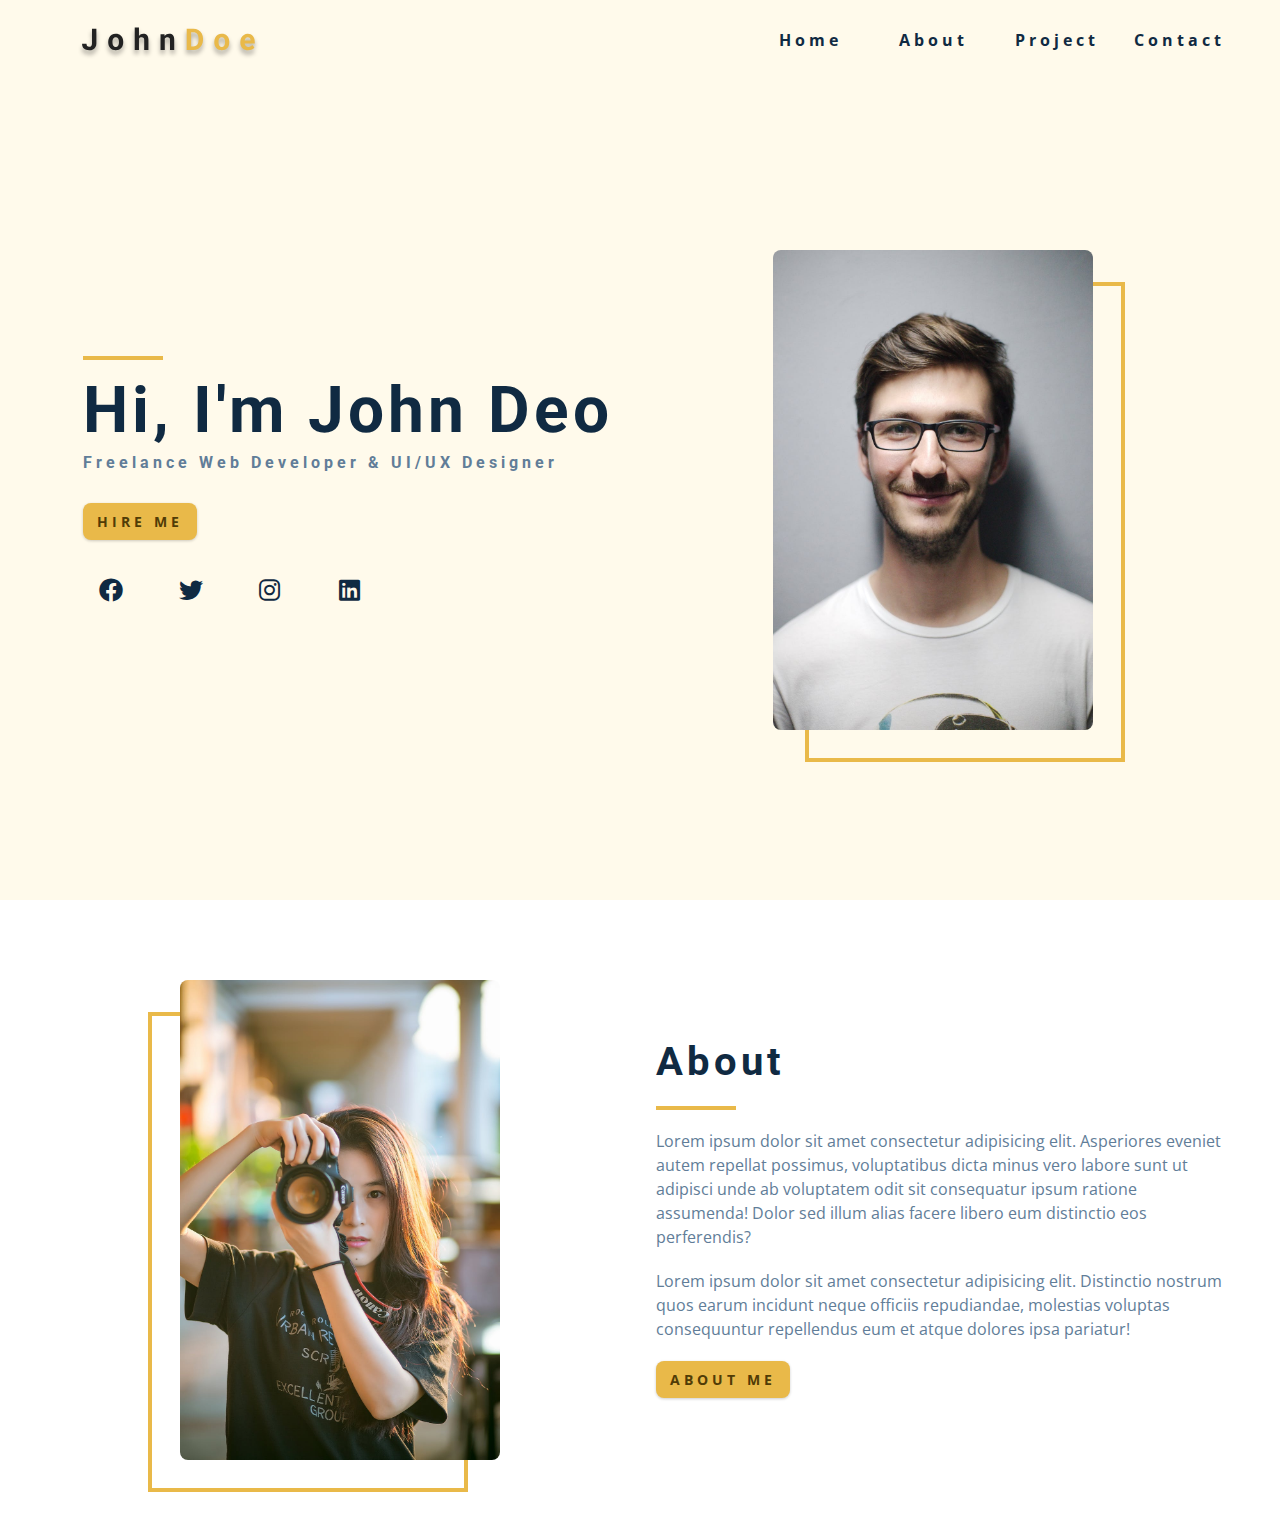
==== index.html @ 96868b92 "Implemented the hero and about section of the portfolio proj" ====
<!DOCTYPE html>
<html lang="en">
  <head>
    <meta charset="UTF-8" />
    <meta name="viewport" content="width=device-width, initial-scale=1.0" />
    <title>John Doe || Home</title>
    <!-- font-awesome -->
    <link
      rel="stylesheet"
      href="./fontawesome-free-6.1.1-web/css/all.min.css"
    />
    <!-- css -->
    <link rel="stylesheet" href="./css/style.css" />
  </head>
  <body>
    <!-- navbar -->
    <nav class="nav" id="nav">
      <div class="nav-center">
        <!-- Nav Small Screen Header -->
        <div class="nav-header">
          <img src="./images/logo.svg" class="nav-logo" alt="" />
          <button class="nav-btn" id="nav-btn">
            <i class="fas fa-bars"></i>
          </button>
        </div>
        <!-- nav Links Big Screen -->
        <ul class="nav-links">
          <li><a href="index.html">Home</a></li>
          <li><a href="about.html">about</a></li>
          <li><a href="projects.html">project</a></li>
          <li><a href="contact.html">contact</a></li>
        </ul>
      </div>
    </nav>
    <!-- end of navbar -->
    <!-- sidebar -->

    <section class="sidebar" id="sidebar">
      <div>
        <button class="close-btn" id="close-btn">
          <i class="fas fa-times"></i>
        </button>
        <!-- sidebar Links for small Screen -->
        <ul class="sidebar-links">
          <li><a href="index.html">Home</a></li>
          <li><a href="about.html">about</a></li>
          <li><a href="projects.html">project</a></li>
          <li><a href="contact.html">contact</a></li>
        </ul>
        <!-- Sidebar Social Icon -->
        <ul class="social-icons">
          <li>
            <a href="www.twitter.com/codexive_zech" class="social-icon"
              ><i class="fab fa-facebook"></i
            ></a>
          </li>
          <li>
            <a href="www.twitter.com/codexive_zech" class="social-icon"
              ><i class="fab fa-twitter"></i
            ></a>
          </li>
          <li>
            <a href="www.twitter.com/codexive_zech" class="social-icon"
              ><i class="fab fa-instagram"></i
            ></a>
          </li>
          <li>
            <a href="www.twitter.com/codexive_zech" class="social-icon"
              ><i class="fab fa-linkedin"></i
            ></a>
          </li>
        </ul>
      </div>
    </section>

    <!-- end of sidebar -->
    <!-- header -->
    <header class="hero">
      <div class="section-center hero-center">
        <!-- Hero info -->
        <article class="hero-info">
          <div class="underline"></div>
          <h1>Hi, I'm John Deo</h1>
          <h4>Freelance Web Developer & UI/UX Designer</h4>
          <a href="contact.html" class="btn hero-btn">Hire Me</a>
          <!-- Sidebar Social Icon -->
          <ul class="social-icons hero-icons">
            <li>
              <a href="www.twitter.com/codexive_zech" class="social-icon"
                ><i class="fab fa-facebook"></i
              ></a>
            </li>
            <li>
              <a href="www.twitter.com/codexive_zech" class="social-icon"
                ><i class="fab fa-twitter"></i
              ></a>
            </li>
            <li>
              <a href="www.twitter.com/codexive_zech" class="social-icon"
                ><i class="fab fa-instagram"></i
              ></a>
            </li>
            <li>
              <a href="www.twitter.com/codexive_zech" class="social-icon"
                ><i class="fab fa-linkedin"></i
              ></a>
            </li>
          </ul>
        </article>
        <!-- Hero Img -->
        <article class="hero-img">
          <img src="./images/hero-img.jpeg" class="hero-photo" alt="" />
        </article>
      </div>
    </header>
    <!-- end of header -->
    <!-- about -->
    <section class="section about">
      <div class="section-center about-center">
        <!-- About Img -->
        <article class="about-img">
          <img src="./images/about-img.jpeg" class="hero-photo" alt="" />
        </article>
        <!-- About Info -->
        <article class="about-info">
          <!-- Section Title -->
          <h2 class="section-title about-title">About</h2>
          <div class="underline about-underline"></div>
          <!--End of Section Title -->
          <p>
            Lorem ipsum dolor sit amet consectetur adipisicing elit. Asperiores
            eveniet autem repellat possimus, voluptatibus dicta minus vero
            labore sunt ut adipisci unde ab voluptatem odit sit consequatur
            ipsum ratione assumenda! Dolor sed illum alias facere libero eum
            distinctio eos perferendis?
          </p>
          <p>
            Lorem ipsum dolor sit amet consectetur adipisicing elit. Distinctio
            nostrum quos earum incidunt neque officiis repudiandae, molestias
            voluptas consequuntur repellendus eum et atque dolores ipsa
            pariatur!
          </p>
          <a href="about.html" class="btn">About Me</a>
        </article>
      </div>
    </section>
    <!-- end of about -->
    <!-- services -->

    <!-- end of services -->
    <!-- projects -->

    <!-- end of projects -->
    <!-- connect -->

    <!-- end of connect -->
    <!-- skills -->

    <!-- end of skills -->
    <!-- timeline -->

    <!--end of  timeline -->
    <!-- blog -->

    <!--end of  blog -->
    <!-- footer -->

    <script src="./js/app.js"></script>
  </body>
</html>
<!DOCTYPE html>
<html lang="en">
  <head>
    <meta charset="UTF-8" />
    <meta name="viewport" content="width=device-width, initial-scale=1.0" />
    <title>John Doe || Home</title>
    <!-- font-awesome -->
    <link
      rel="stylesheet"
      href="./fontawesome-free-5.12.1-web/css/all.min.css"
    />
    <!-- css -->
    <link rel="stylesheet" href="./css/styles.css" />
  </head>
  <body>
    <!-- navbar -->

    <!-- end of navbar -->
    <!-- sidebar -->

    <!-- end of sidebar -->
    <!-- header -->

    <!-- end of header -->
    <!-- about -->

    <!-- end of about -->
    <!-- services -->

    <!-- end of services -->
    <!-- projects -->

    <!-- end of projects -->
    <!-- connect -->

    <!-- end of connect -->
    <!-- skills -->

    <!-- end of skills -->
    <!-- timeline -->

    <!--end of  timeline -->
    <!-- blog -->

    <!--end of  blog -->
    <!-- footer -->

    <script src="./js/app.js"></script>
  </body>
</html>
---- css/style.css ----
/*
=============== 
Fonts
===============
*/
@import url("https://fonts.googleapis.com/css?family=Open+Sans|Roboto:400,700&display=swap");

/*
=============== 
Variables
===============
*/

:root {
  /* dark shades of primary color*/
  --clr-primary-1: hsl(43, 86%, 17%);
  --clr-primary-2: hsl(43, 77%, 27%);
  --clr-primary-3: hsl(43, 72%, 37%);
  --clr-primary-4: hsl(42, 63%, 48%);
  /* primary/main color */
  --clr-primary-5: hsl(42, 78%, 60%);
  /* lighter shades of primary color */
  --clr-primary-6: hsl(43, 89%, 70%);
  --clr-primary-7: hsl(43, 90%, 76%);
  --clr-primary-8: hsl(45, 86%, 81%);
  --clr-primary-9: hsl(45, 90%, 88%);
  --clr-primary-10: hsl(45, 100%, 96%);
  /* darkest grey - used for headings */
  --clr-grey-1: hsl(209, 61%, 16%);
  --clr-grey-2: hsl(211, 39%, 23%);
  --clr-grey-3: hsl(209, 34%, 30%);
  --clr-grey-4: hsl(209, 28%, 39%);
  /* grey used for paragraphs */
  --clr-grey-5: hsl(210, 22%, 49%);
  --clr-grey-6: hsl(209, 23%, 60%);
  --clr-grey-7: hsl(211, 27%, 70%);
  --clr-grey-8: hsl(210, 31%, 80%);
  --clr-grey-9: hsl(212, 33%, 89%);
  --clr-grey-10: hsl(210, 36%, 96%);
  --clr-white: #fff;
  --ff-primary: "Roboto", sans-serif;
  --ff-secondary: "Open Sans", sans-serif;
  --transition: all 0.3s linear;
  --spacing: 0.25rem;
  --radius: 0.5rem;
  --light-shadow: 0 5px 15px rgba(0, 0, 0, 0.1);
  --dark-shadow: 0 5px 15px rgba(0, 0, 0, 0.2);
  --max-width: 1170px;
}
/*
=============== 
Global Styles
===============
*/

*,
::after,
::before {
  margin: 0;
  padding: 0;
  box-sizing: border-box;
}
body {
  font-family: var(--ff-secondary);
  background: var(--clr-white);
  color: var(--clr-grey-1);
  line-height: 1.5;
  font-size: 0.875rem;
}
ul {
  list-style-type: none;
}
a {
  text-decoration: none;
}
img:not(.nav-logo) {
  width: 100%;
  display: block;
}

h1,
h2,
h3,
h4 {
  letter-spacing: var(--spacing);
  text-transform: capitalize;
  line-height: 1.25;
  margin-bottom: 0.75rem;
  font-family: var(--ff-primary);
}
h1 {
  font-size: 3rem;
}
h2 {
  font-size: 2rem;
}
h3 {
  font-size: 1.25rem;
}
h4 {
  font-size: 0.875rem;
}
p {
  margin-bottom: 1.25rem;
  color: var(--clr-grey-5);
}
@media screen and (min-width: 800px) {
  h1 {
    font-size: 4rem;
  }
  h2 {
    font-size: 2.5rem;
  }
  h3 {
    font-size: 1.75rem;
  }
  h4 {
    font-size: 1rem;
  }
  body {
    font-size: 1rem;
  }
  h1,
  h2,
  h3,
  h4 {
    line-height: 1;
  }
}
/*  global classes */

.btn {
  text-transform: uppercase;
  background: var(--clr-primary-5);
  color: var(--clr-primary-1);
  padding: 0.375rem 0.75rem;
  letter-spacing: var(--spacing);
  display: inline-block;
  font-weight: 700;
  -webkit-transition: var(--transition);
  transition: var(--transition);
  font-size: 0.875rem;
  border: 2px solid transparent;
  cursor: pointer;
  box-shadow: 0 1px 3px rgba(0, 0, 0, 0.2);
  border-radius: var(--radius);
}
.btn:hover {
  color: var(--clr-primary-1);
  background: var(--clr-primary-7);
}
/* section */
.section {
  padding: 5rem 0;
}

.section-center {
  width: 90vw;
  margin: 0 auto;
  max-width: 1170px;
}

.section-title {
  text-align: center;
  margin-bottom: 2rem;
}
@media screen and (min-width: 992px) {
  .section-center {
    width: 95vw;
  }
}

.underline {
  width: 5rem;
  height: 0.25rem;
  background-color: var(--clr-primary-5);
  margin-left: auto;
  margin-right: auto;
  margin-bottom: 1.2rem;
}
/* added during recording */

/*
=============== 
Navbar
===============
*/

.nav-links {
  display: none;
}

.nav {
  padding: 1rem;
  height: 5rem;
  display: grid;
  align-items: center;
  transition: var(--transition);
}

.nav-center {
  width: 100%;
  max-width: 1170px;
  margin: 0 auto;
}

.nav-header {
  display: grid;
  grid-template-columns: auto 1fr;
  align-items: center;
}

.nav-btn {
  background: transparent;
  border-color: transparent;
  font-size: 2rem;
  color: var(--clr-primary-5);
  justify-self: end;
  cursor: pointer;
}

@media screen and (min-width: 765px) {
  .nav {
    background-color: var(--clr-primary-10);
  }

  .nav-btn {
    display: none;
  }

  .nav-links {
    display: grid;
    grid-template-columns: repeat(4, 1fr);
    justify-items: center;
    grid-gap: 2rem;
    justify-self: end;
  }

  .nav-links a {
    color: var(--clr-grey-1);
    text-transform: capitalize;
    transition: var(--transition);
    letter-spacing: var(--spacing);
    font-weight: bold;
  }

  .nav-links a:hover {
    color: var(--clr-primary-5);
  }

  .nav-center {
    display: grid;
    grid-template-columns: auto 1fr;
    align-items: center;
  }
}

.navbar-fixed {
  position: fixed;
  top: 0;
  left: 0;
  width: 100%;
  background-color: var(--clr-white);
  z-index: 2;
  box-shadow: var(--light-shadow);
}
/*
=============== 
Sidebar
===============
*/

.sidebar {
  position: fixed;
  top: 0;
  left: 0;
  background-color: var(--clr-grey-10);
  height: 100%;
  width: 100%;
  display: grid;
  place-items: center;
  /* Add Later */
  transition: var(--transition);
  transform: translateX(-100%);
}

.show-sidebar {
  transform: translateX(0);
}

.sidebar-links {
  text-align: center;
}

.sidebar-links a {
  font-size: 2rem;
  text-transform: capitalize;
  color: var(--clr-grey-5);
  display: inline-block;
  margin-bottom: 1.5rem;
  letter-spacing: var(--spacing);
  transition: var(--transition);
}

.sidebar-links a:hover {
  color: var(--clr-primary-5);
}

.social-icons {
  display: grid;
  grid-template-columns: repeat(4, 1fr);
  width: 20rem;
  justify-items: center;
  margin: 1rem;
}

.social-icon {
  color: var(--clr-grey-1);
  font-size: 1.5rem;
  transition: var(--transition);
}

.social-icon:hover {
  color: var(--clr-primary-5);
}

.close-btn {
  position: absolute;
  top: 1rem;
  right: 1rem;
  font-size: 2.6rem;
  background: transparent;
  border: transparent;
  color: #e66b6b;
  cursor: pointer;
  transition: var(--transition);
}

.close-btn:hover {
  color: #bb2525;
}

/*
=============== 
Hero
===============
*/

.hero .underline {
  margin-left: 0;
}
.hero {
  background-color: var(--clr-primary-10);
}

.hero-img {
  display: none;
}

.hero-center {
  min-height: calc(100vh - 5rem);
  display: grid;
  place-items: center;
}

.hero-info h4 {
  color: var(--clr-grey-5);
}

.hero-icons {
  justify-items: start;
}

.hero-btn {
  margin-top: 1.25rem;
  margin-bottom: 1rem;
}

@media screen and (min-width: 992px) {
  .hero-img {
    display: block;
    position: relative;
  }

  .hero-center {
    display: grid;
    grid-template-columns: 1fr 1fr;
  }

  .hero-img::before,
  .about-img::before {
    position: absolute;
    content: "";
    width: 100%;
    height: 100%;
    border: 0.25rem solid var(--clr-primary-5);
    top: 2rem;
    right: -2rem;
  }
}
.hero-photo {
  width: 25rem;
  height: 30rem;
  object-fit: cover;
  border-radius: var(--radius);
  position: relative;
}

/*
=============== 
About
===============
*/
.about-title {
  text-align: left;
  margin-bottom: 1.5rem;
}

.about-underline {
  margin-left: 0;
}

.about-center {
  display: grid;
  gap: 3rem 2rem;
}

.about-img {
  justify-self: center;
}

@media screen and (min-width: 992px) {
  .about-center {
    display: grid;
    grid-template-columns: repeat(2, 1fr);
  }

  .about-img {
    position: relative;
  }

  .about-img::before {
    left: -2rem;
  }

  .about-info {
    align-self: center;
  }
}

/*
=============== 
Services
===============
*/
/* small screen layout setup */
/* bg-grey in globals */

/*
=============== 
Projects
===============
*/

/*
=============== 
Connect
===============
*/

/*
=============== 
Skills
===============
*/
/*
=============== 
Timeline
===============
*/

/*
=============== 
Blog
===============
*/

/*
=============== 
Footer
===============
*/
/*
=============== 
Single Page
===============
*/

/*
=============== 
Products Page
===============
*/
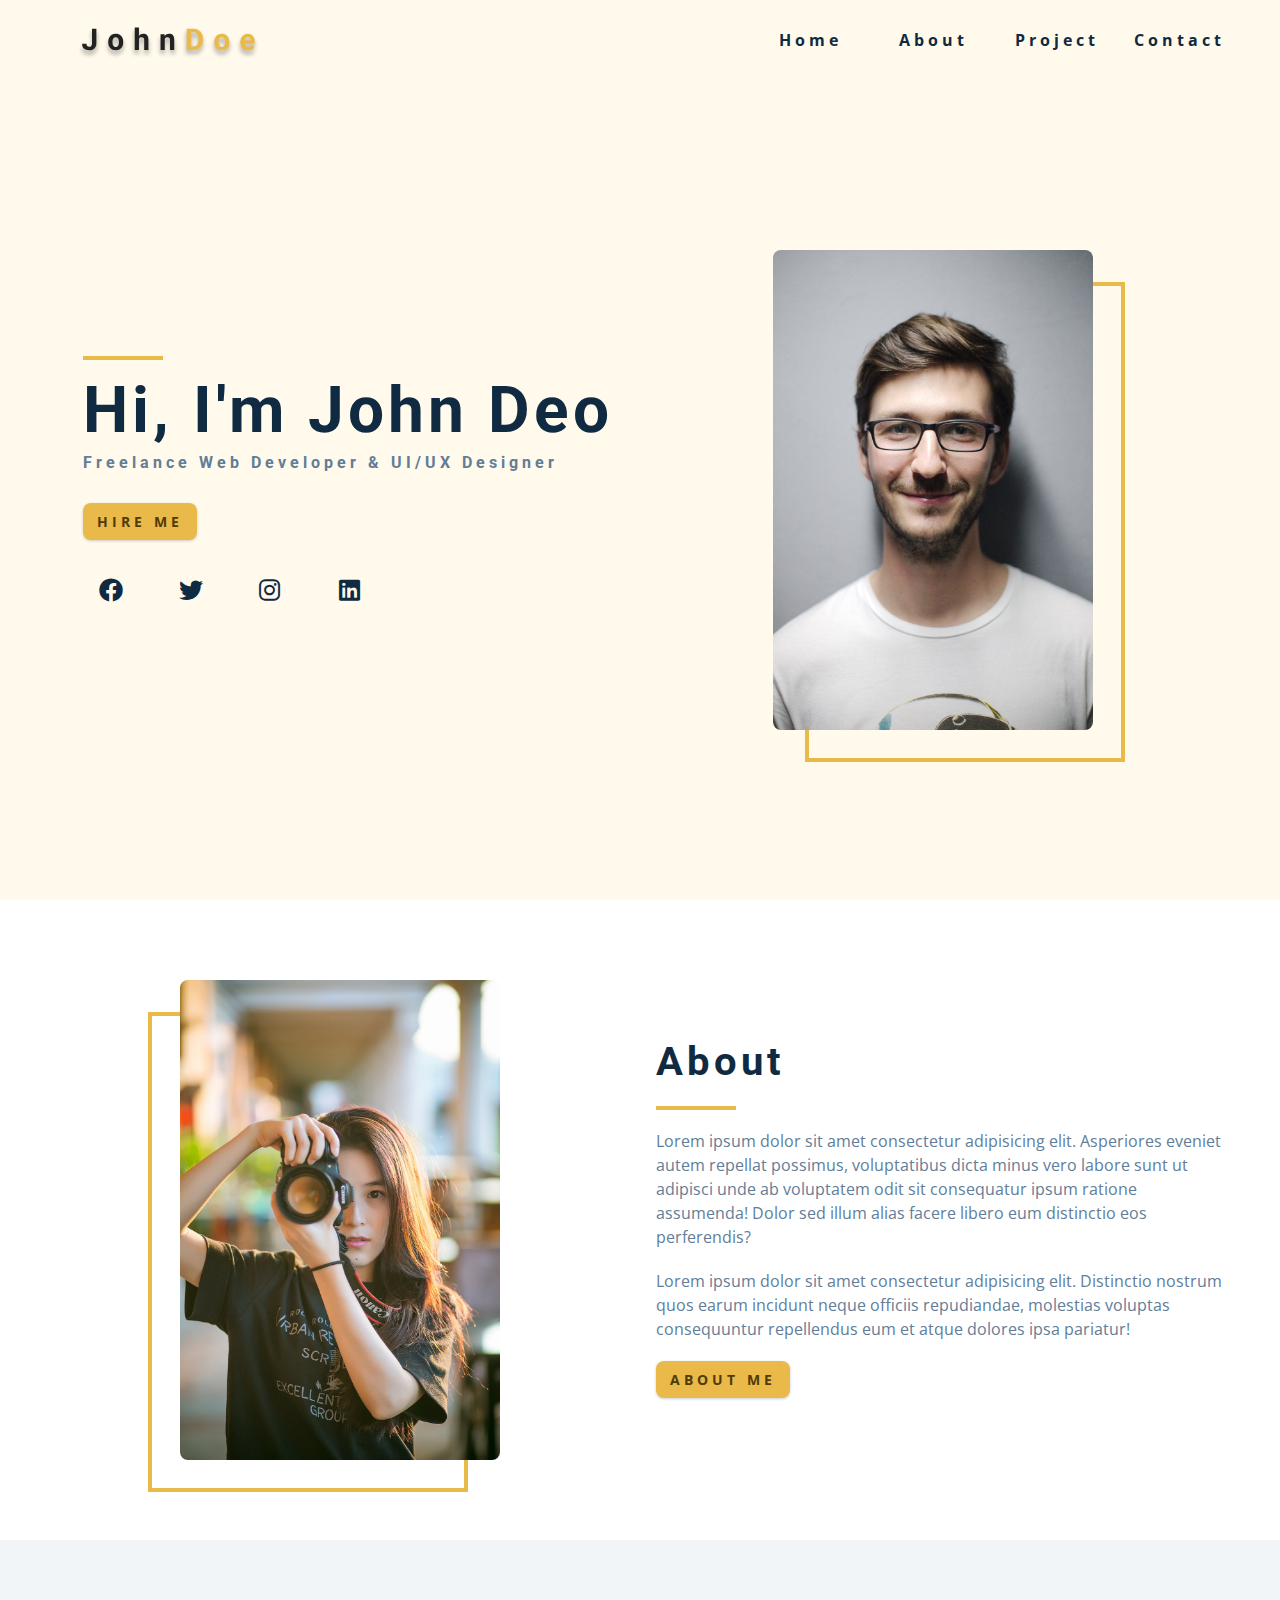
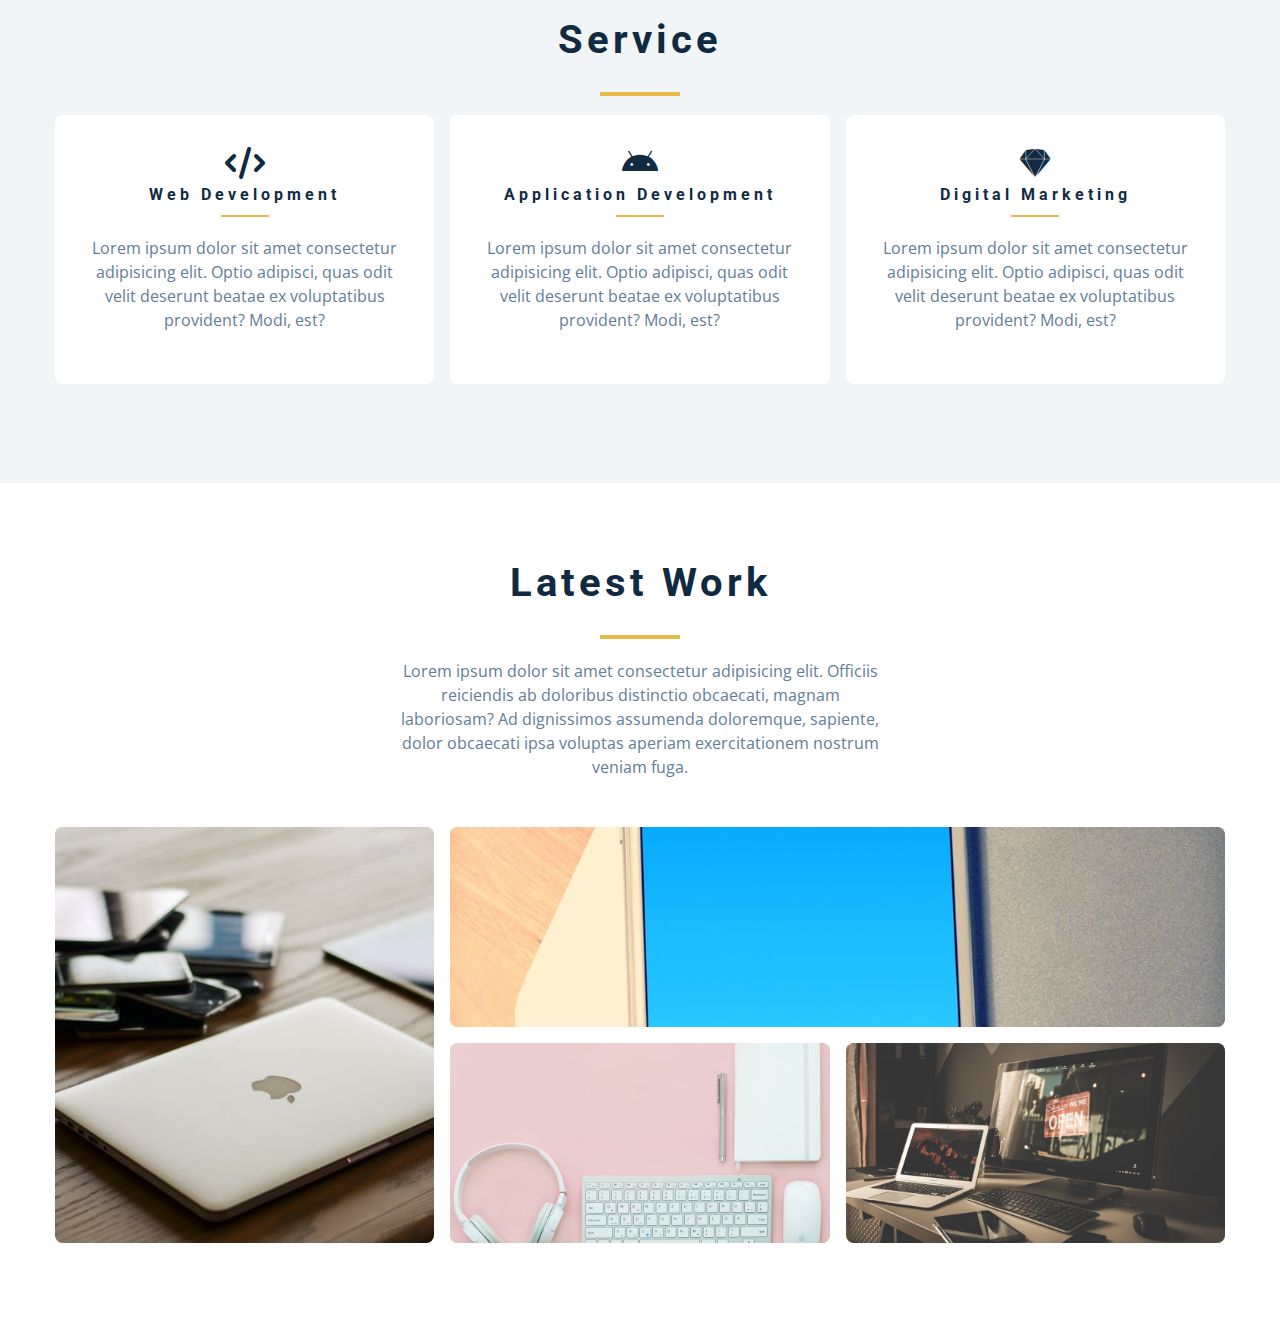
==== commit 119ce9a4: "implemented the project section with grid area setup for image with a link parent" ====
--- a/index.html
+++ b/index.html
@@ -146,10 +146,118 @@
     </section>
     <!-- end of about -->
     <!-- services -->
-
+    <section class="section bg-grey">
+      <!-- Section Title -->
+      <h2 class="section-title">Service</h2>
+      <div class="underline"></div>
+      <!--End of Section Title -->
+      <div class="services-center section-center">
+        <!-- Single Service -->
+        <article class="service">
+          <i class="fas fa-code service-icon"></i>
+          <h4>web development</h4>
+          <div class="underline"></div>
+          <p>
+            Lorem ipsum dolor sit amet consectetur adipisicing elit. Optio
+            adipisci, quas odit velit deserunt beatae ex voluptatibus provident?
+            Modi, est?
+          </p>
+        </article>
+        <!-- End of Single Service -->
+        <!-- Single Service -->
+        <article class="service">
+          <i class="fab fa-android service-icon"></i>
+          <h4>Application Development</h4>
+          <div class="underline"></div>
+          <p>
+            Lorem ipsum dolor sit amet consectetur adipisicing elit. Optio
+            adipisci, quas odit velit deserunt beatae ex voluptatibus provident?
+            Modi, est?
+          </p>
+        </article>
+        <!-- End of Single Service -->
+        <!-- Single Service -->
+        <article class="service">
+          <i class="fab fa-sketch service-icon"></i>
+          <h4>Digital Marketing</h4>
+          <div class="underline"></div>
+          <p>
+            Lorem ipsum dolor sit amet consectetur adipisicing elit. Optio
+            adipisci, quas odit velit deserunt beatae ex voluptatibus provident?
+            Modi, est?
+          </p>
+        </article>
+        <!-- End of Single Service -->
+      </div>
+    </section>
     <!-- end of services -->
     <!-- projects -->
-
+    <section class="section projects">
+      <!-- Section Title -->
+      <h2 class="section-title">Latest work</h2>
+      <div class="underline"></div>
+      <p class="project-text">
+        Lorem ipsum dolor sit amet consectetur adipisicing elit. Officiis
+        reiciendis ab doloribus distinctio obcaecati, magnam laboriosam? Ad
+        dignissimos assumenda doloremque, sapiente, dolor obcaecati ipsa
+        voluptas aperiam exercitationem nostrum veniam fuga.
+      </p>
+      <!--End of Section Title -->
+      <section class="section-center projects-center">
+        <!-- Single Project -->
+        <a href="index.html" class="project-1">
+          <article class="project">
+            <!-- Image -->
+            <img src="./images/project-1.jpeg" class="project-img" alt="" />
+            <!-- Info -->
+            <div class="project-info">
+              <h4>Project name</h4>
+              <p>Client name</p>
+            </div>
+          </article>
+        </a>
+        <!--End Single Project -->
+        <!-- Single Project -->
+        <a href="index.html" class="project-2">
+          <article class="project">
+            <!-- Image -->
+            <img src="./images/project-2.jpeg" class="project-img" alt="" />
+            <!-- Info -->
+            <div class="project-info">
+              <h4>Project name</h4>
+              <p>Client name</p>
+            </div>
+          </article>
+        </a>
+        <!--End Single Project -->
+        <!-- Single Project -->
+        <a href="index.html" class="project-3">
+          <article class="project">
+            <!-- Image -->
+            <img src="./images/project-3.jpeg" class="project-img" alt="" />
+            <!-- Info -->
+            <div class="project-info">
+              <h4>Project name</h4>
+              <p>Client name</p>
+            </div>
+          </article>
+        </a>
+        <!--End Single Project -->
+        <!-- Single Project -->
+        <a href="index.html" class="project-4">
+          <article class="project">
+            <!-- Image -->
+            <img src="./images/project-4.jpeg" class="project-img" alt="" />
+            <!-- Info -->
+            <div class="project-info">
+              <h4>Project name</h4>
+              <p>Client name</p>
+            </div>
+          </article>
+        </a>
+        <!--End Single Project -->
+      </section>
+    </section>
     <!-- end of projects -->
     <!-- connect -->
 
--- a/css/style.css
+++ b/css/style.css
@@ -178,6 +178,10 @@
   margin-right: auto;
   margin-bottom: 1.2rem;
 }
+
+.bg-grey {
+  background-color: var(--clr-grey-10);
+}
 /* added during recording */
 
 /*
@@ -453,8 +457,60 @@
 Services
 ===============
 */
-/* small screen layout setup */
-/* bg-grey in globals */
+
+.service {
+  background: var(--clr-white);
+  padding: 2rem 1.5rem;
+  margin-bottom: 1.2rem;
+  text-align: center;
+  transition: var(--transition);
+  border-radius: var(--radius);
+}
+
+.service-icon {
+  font-size: 2rem;
+  margin-bottom: 0.5rem;
+  transition: var(--transition);
+}
+
+.service .underline {
+  width: 3rem;
+  height: 0.12rem;
+  transition: var(--transition);
+}
+
+.service p {
+  transition: var(--transition);
+}
+
+.service:hover {
+  background-color: var(--clr-primary-5);
+  color: var(--clr-white);
+}
+
+.service:hover p {
+  color: var(--clr-white);
+}
+
+.service:hover .underline {
+  background-color: var(--clr-white);
+}
+
+@media screen and (min-width: 765px) {
+  .services-center {
+    display: grid;
+    grid-template-columns: repeat(2, 1fr);
+    grid-column-gap: 1rem;
+  }
+}
+
+@media screen and (min-width: 992px) {
+  .services-center {
+    display: grid;
+    grid-template-columns: repeat(3, 1fr);
+    grid-column-gap: 1rem;
+  }
+}
 
 /*
 =============== 
@@ -462,6 +518,118 @@
 ===============
 */
 
+.project-text {
+  width: 85vw;
+  max-width: 30rem;
+  margin: 0 auto;
+  text-align: center;
+  margin-bottom: 3rem;
+}
+
+.project {
+  position: relative;
+  background-color: var(--clr-primary-5);
+  margin-bottom: 2rem;
+  border-radius: var(--radius);
+}
+
+.project-info {
+  text-align: center;
+  color: var(--clr-white);
+  position: absolute;
+  top: 50%;
+  left: 50%;
+  transform: translate(-50%, -50%);
+  transition: var(--transition);
+  opacity: 0;
+}
+
+.project-info p {
+  text-transform: capitalize;
+  color: var(--clr-white);
+}
+
+.project:hover .project-info {
+  opacity: 1;
+}
+
+.project-img {
+  height: 17rem;
+  object-fit: cover;
+  border-radius: var(--radius);
+  transition: var(--transition);
+}
+
+.project:hover .project-img {
+  opacity: 0.3;
+}
+
+.project::after {
+  content: "";
+  position: absolute;
+  top: 0;
+  left: 0;
+  width: 100%;
+  height: 100%;
+  border: 0.25rem solid var(--clr-white);
+  border-radius: var(--radius);
+  transition: var(--transition);
+  opacity: 0;
+}
+
+.project:hover::after {
+  opacity: 1;
+  transform: scale(0.8);
+}
+
+@media screen and (min-width: 765px) {
+  .projects-center {
+    display: grid;
+    grid-template-columns: repeat(2, 1fr);
+    grid-column-gap: 1rem;
+  }
+}
+
+@media screen and (min-width: 992px) {
+  .projects-center {
+    grid-template-columns: repeat(3, 1fr);
+  }
+}
+
+@media screen and (min-width: 1170px) {
+  .projects-center {
+    grid-template-rows: 200px 200px;
+    grid-template-areas:
+      "a b b"
+      "a c d";
+    row-gap: 1rem;
+  }
+
+  .project-img {
+    height: 100%;
+  }
+
+  .project {
+    height: 100%;
+  }
+
+  .project-1 {
+    grid-area: a;
+  }
+
+  .project-2 {
+    grid-area: b;
+  }
+
+  .project-3 {
+    grid-area: c;
+  }
+
+  .project-4 {
+    grid-area: d;
+  }
+}
+
 /*
 =============== 
 Connect
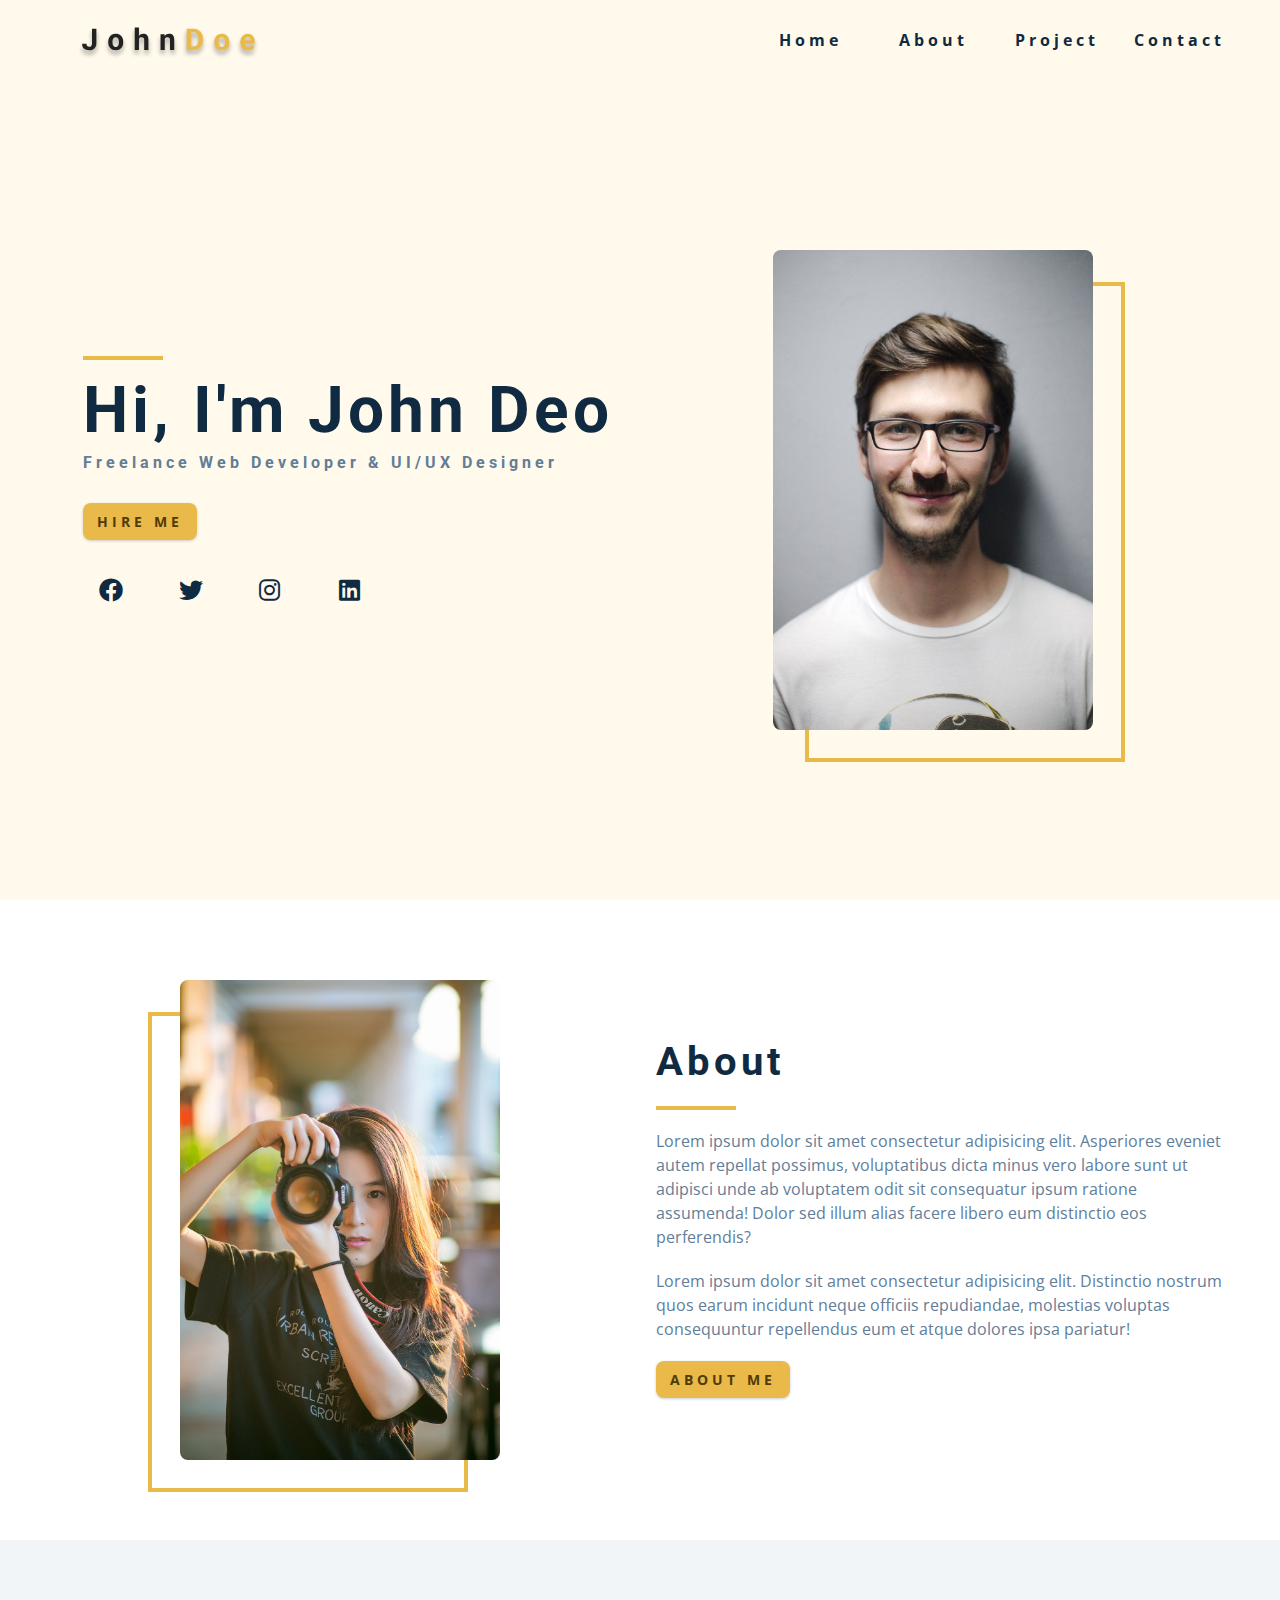
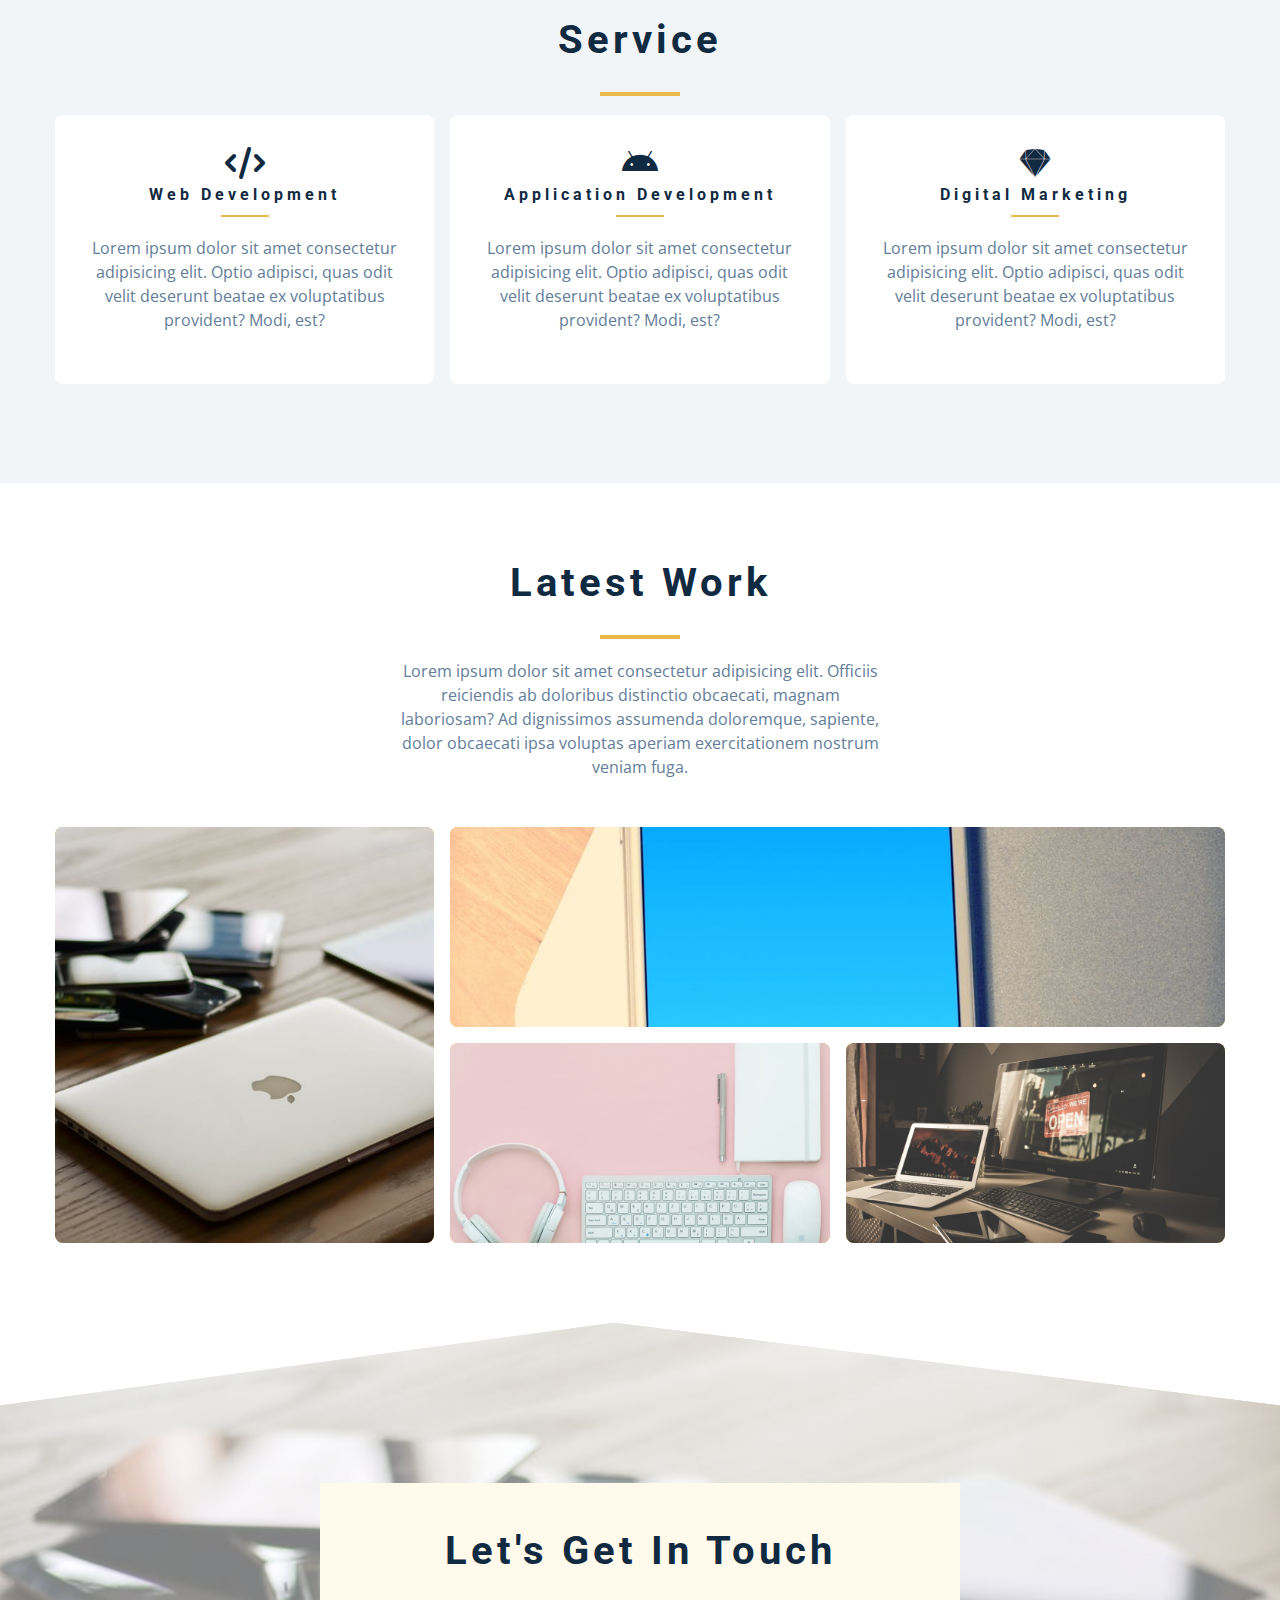
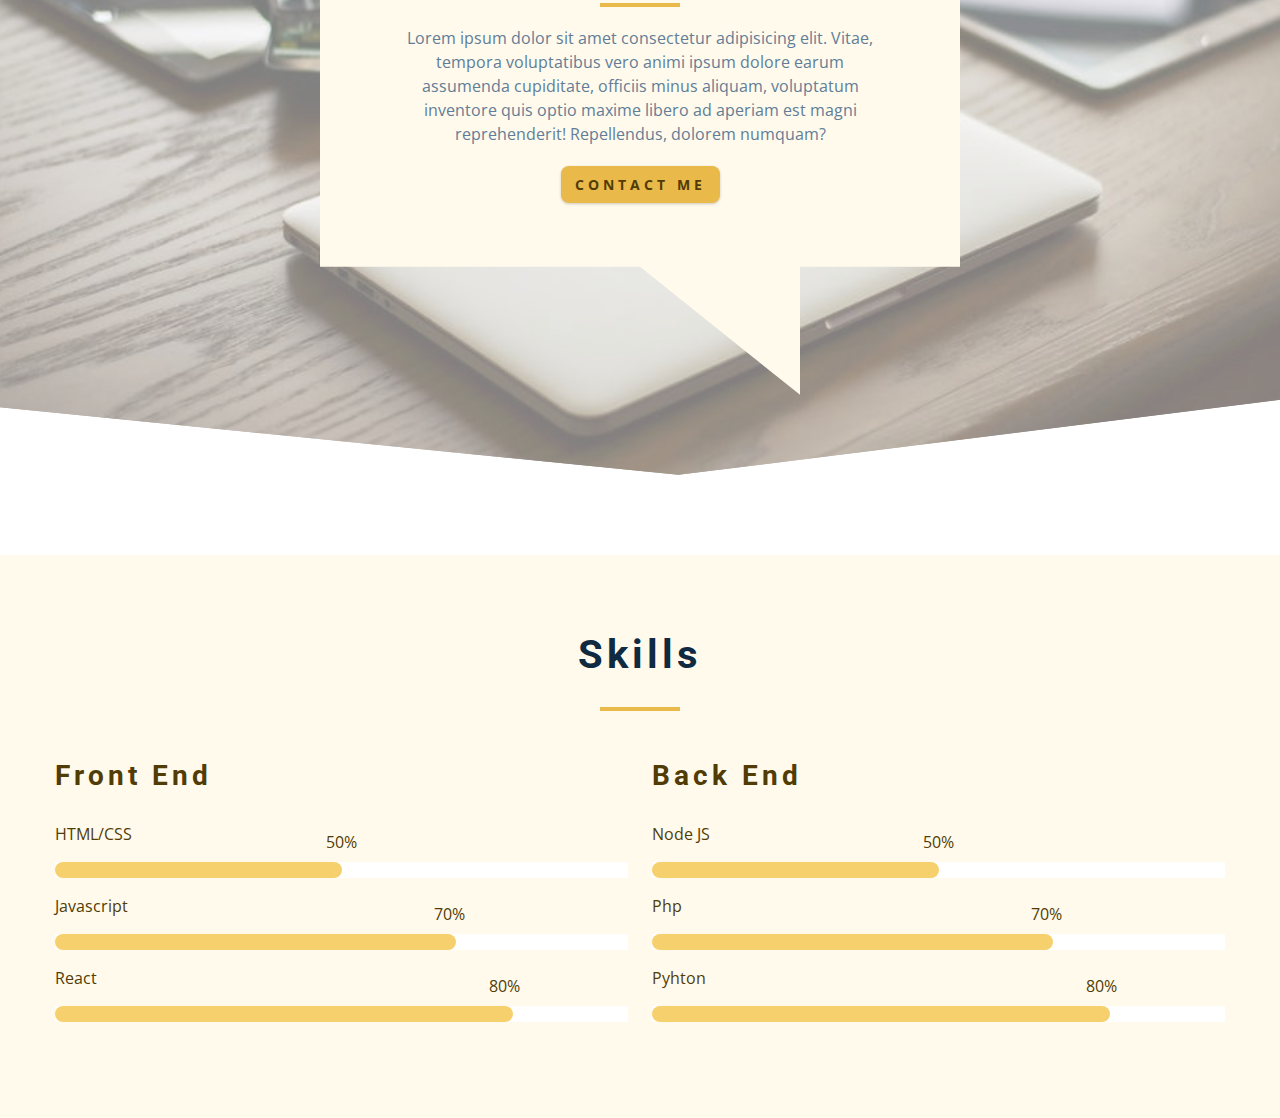
==== commit cd6a9be6: "Learned how to implement video and clip-path into the web and also how to setup project bars" ====
--- a/index.html
+++ b/index.html
@@ -260,10 +260,101 @@
     </section>
     <!-- end of projects -->
     <!-- connect -->
-
+    <section class="connect">
+      <video
+        autoplay
+        muted
+        loop
+        class="video-container"
+        poster="./images/project-1.jpeg"
+      >
+        <!-- <source src="./videos/connect.mp4" type="video/mp4" /> -->
+        Sorry, Your Browser does not support this video.
+      </video>
+      <div class="video-banner">
+        <!-- Section Title -->
+        <h2 class="section-title">Let's get in touch</h2>
+        <div class="underline"></div>
+        <p class="video-text">
+          Lorem ipsum dolor sit amet consectetur adipisicing elit. Vitae,
+          tempora voluptatibus vero animi ipsum dolore earum assumenda
+          cupiditate, officiis minus aliquam, voluptatum inventore quis optio
+          maxime libero ad aperiam est magni reprehenderit! Repellendus, dolorem
+          numquam?
+        </p>
+        <a href="contact.html" class="btn">Contact Me</a>
+      </div>
+    </section>
     <!-- end of connect -->
     <!-- skills -->
-
+    <section class="section skills">
+      <!-- Section Title -->
+      <h2 class="section-title">Skills</h2>
+      <div class="underline"></div>
+
+      <div class="section-center skills-center">
+        <article>
+          <h3>Front End</h3>
+          <!-- Single Skill -->
+          <div class="skill">
+            <p>HTML/CSS</p>
+            <div class="skill-container">
+              <div class="skill-value"></div>
+              <p class="skill-text">50%</p>
+            </div>
+          </div>
+          <!-- End of Single Skill -->
+          <!-- Single Skill -->
+          <div class="skill">
+            <p>Javascript</p>
+            <div class="skill-container">
+              <div class="skill-value skill-value-70"></div>
+              <p class="skill-text skill-70">70%</p>
+            </div>
+          </div>
+          <!-- End of Single Skill -->
+          <!-- Single Skill -->
+          <div class="skill">
+            <p>React</p>
+            <div class="skill-container">
+              <div class="skill-value skill-value-80"></div>
+              <p class="skill-text skill-80">80%</p>
+            </div>
+          </div>
+          <!-- End of Single Skill -->
+        </article>
+        <article>
+          <h3>Back End</h3>
+          <!-- Single Skill -->
+          <div class="skill">
+            <p>Node JS</p>
+            <div class="skill-container">
+              <div class="skill-value"></div>
+              <p class="skill-text">50%</p>
+            </div>
+          </div>
+          <!-- End of Single Skill -->
+          <!-- Single Skill -->
+          <div class="skill">
+            <p>Php</p>
+            <div class="skill-container">
+              <div class="skill-value skill-value-70"></div>
+              <p class="skill-text skill-70">70%</p>
+            </div>
+          </div>
+          <!-- End of Single Skill -->
+          <!-- Single Skill -->
+          <div class="skill">
+            <p>Pyhton</p>
+            <div class="skill-container">
+              <div class="skill-value skill-value-80"></div>
+              <p class="skill-text skill-80">80%</p>
+            </div>
+          </div>
+          <!-- End of Single Skill -->
+        </article>
+      </div>
+    </section>
     <!-- end of skills -->
     <!-- timeline -->
 
--- a/css/style.css
+++ b/css/style.css
@@ -636,11 +636,141 @@
 ===============
 */
 
+.connect {
+  min-height: 50vh;
+  padding: 10rem 0 5rem 0;
+  margin-top: 5rem 0;
+  position: relative;
+}
+
+.video-container {
+  position: absolute;
+  top: 0;
+  left: 0;
+  width: 100%;
+  height: 100%;
+  object-fit: cover;
+  z-index: -2;
+}
+
+.connect::after {
+  content: "";
+  position: absolute;
+  top: 0;
+  left: 0;
+  width: 100%;
+  height: 100%;
+  background-color: var(--clr-white);
+  opacity: 0.5;
+  z-index: -1;
+}
+
+.connect {
+  display: grid;
+  place-items: center;
+}
+
+.video-banner .section-title {
+  margin-bottom: 2rem;
+}
+
+.video-banner {
+  background-color: var(--clr-primary-10);
+  padding: 3rem 5rem 12rem 5rem;
+  text-align: center;
+  clip-path: polygon(
+    0% 0%,
+    100% 0%,
+    100% 75%,
+    75% 75%,
+    75% 100%,
+    50% 75%,
+    0% 75%
+  );
+}
+
+.video-text {
+  max-width: 30rem;
+}
+
+.connect {
+  clip-path: polygon(48% 0, 100% 11%, 100% 90%, 53% 100%, 0 91%, 0 11%);
+}
+
 /*
 =============== 
 Skills
 ===============
 */
+.skills {
+  background-color: var(--clr-primary-10);
+  margin-top: 5rem;
+}
+
+.skills h3 {
+  color: var(--clr-primary-1);
+  margin: 2rem 0;
+}
+
+.skill {
+  margin-bottom: 1rem;
+}
+
+.skill p {
+  text-transform: capitalize;
+  color: var(--clr-primary-1);
+  margin-bottom: 1rem;
+}
+
+.skill-container {
+  background-color: var(--clr-white);
+  height: 1rem;
+  width: 100%;
+  position: relative;
+}
+
+.skill-value {
+  position: absolute;
+  top: 0;
+  left: 0;
+  height: 1rem;
+  width: 50%;
+  background-color: var(--clr-primary-6);
+  border-radius: var(--radius);
+}
+
+.skill-value-70 {
+  width: 70%;
+}
+
+.skill-value-80 {
+  width: 80%;
+}
+
+.skill-text {
+  position: absolute;
+  top: -2rem;
+  left: 50%;
+  transform: translateX(-50%);
+}
+
+.skill-70 {
+  left: 70%;
+  transform: translateX(-70%);
+}
+
+.skill-80 {
+  left: 80%;
+  transform: translateX(-80%);
+}
+
+@media screen and (min-width: 768px) {
+  .skills-center {
+    display: grid;
+    grid-template-columns: repeat(2, 1fr);
+    column-gap: 1.5rem;
+  }
+}
 /*
 =============== 
 Timeline
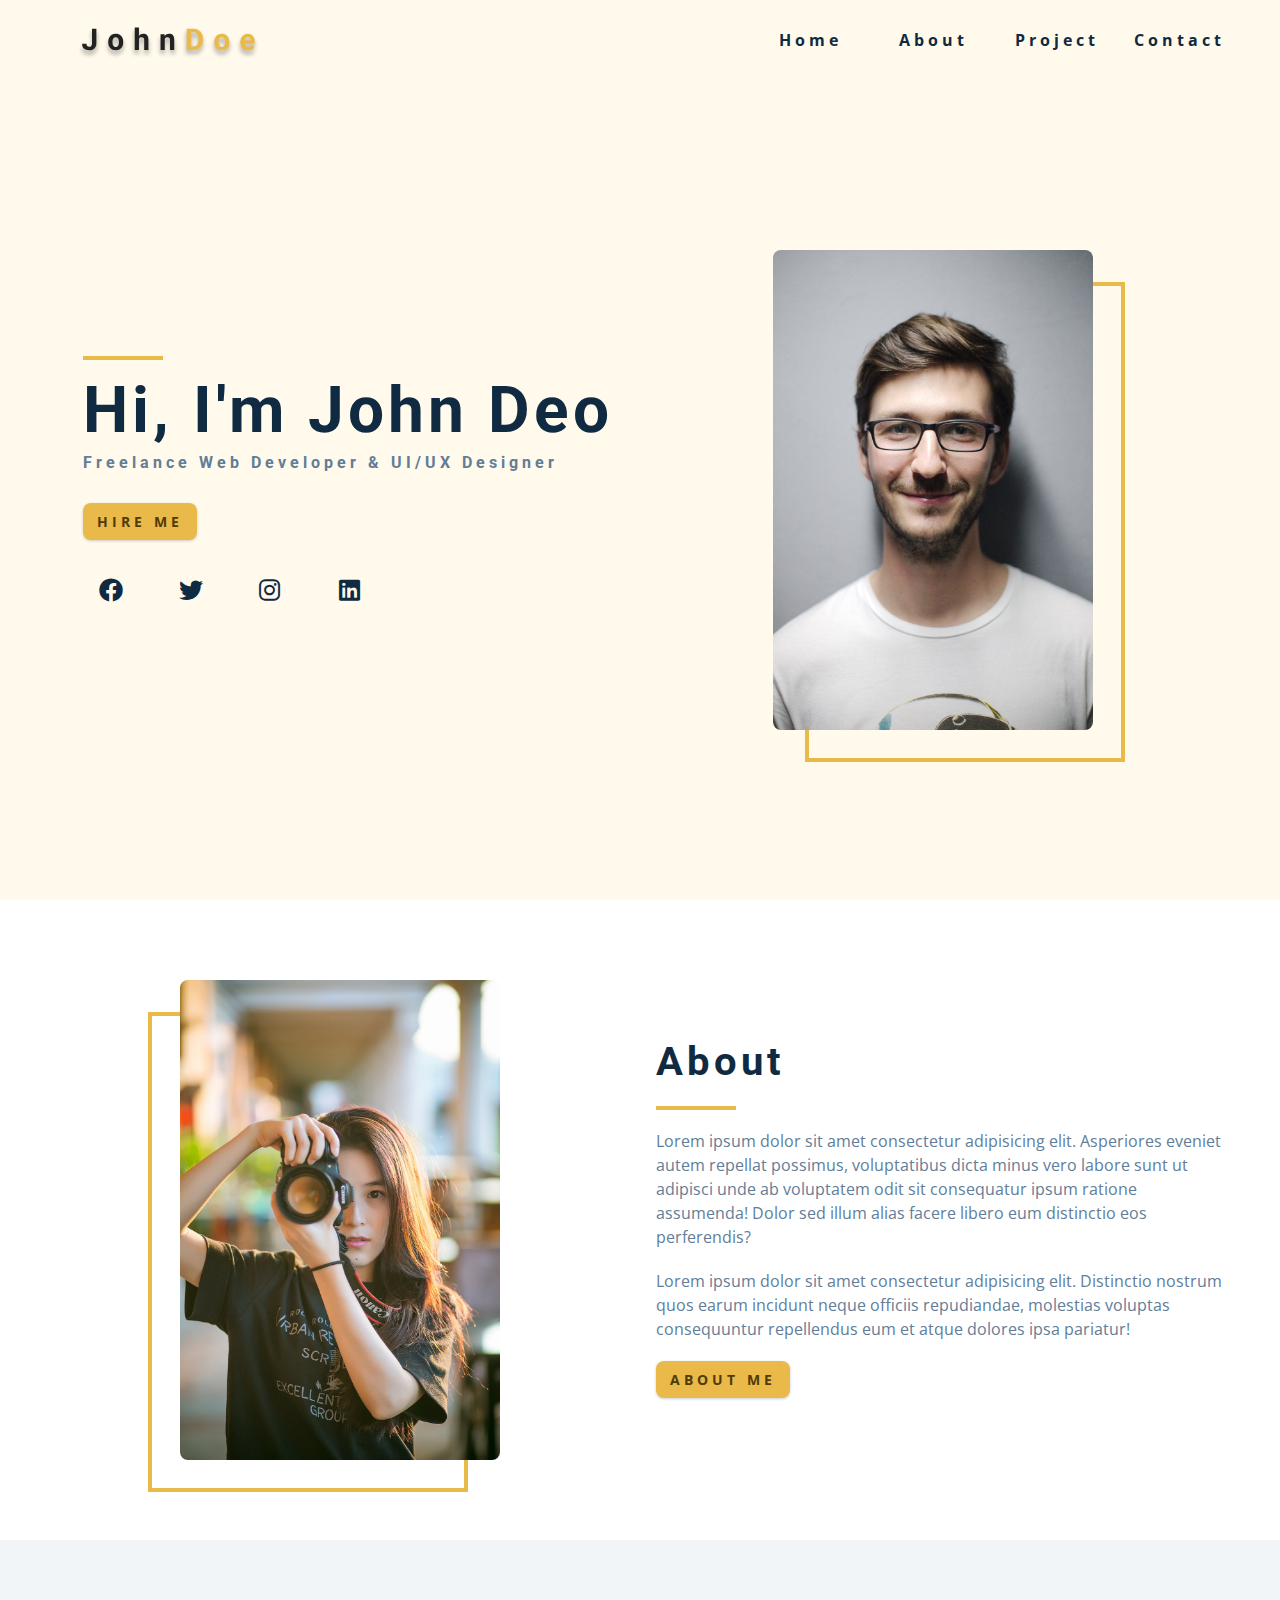
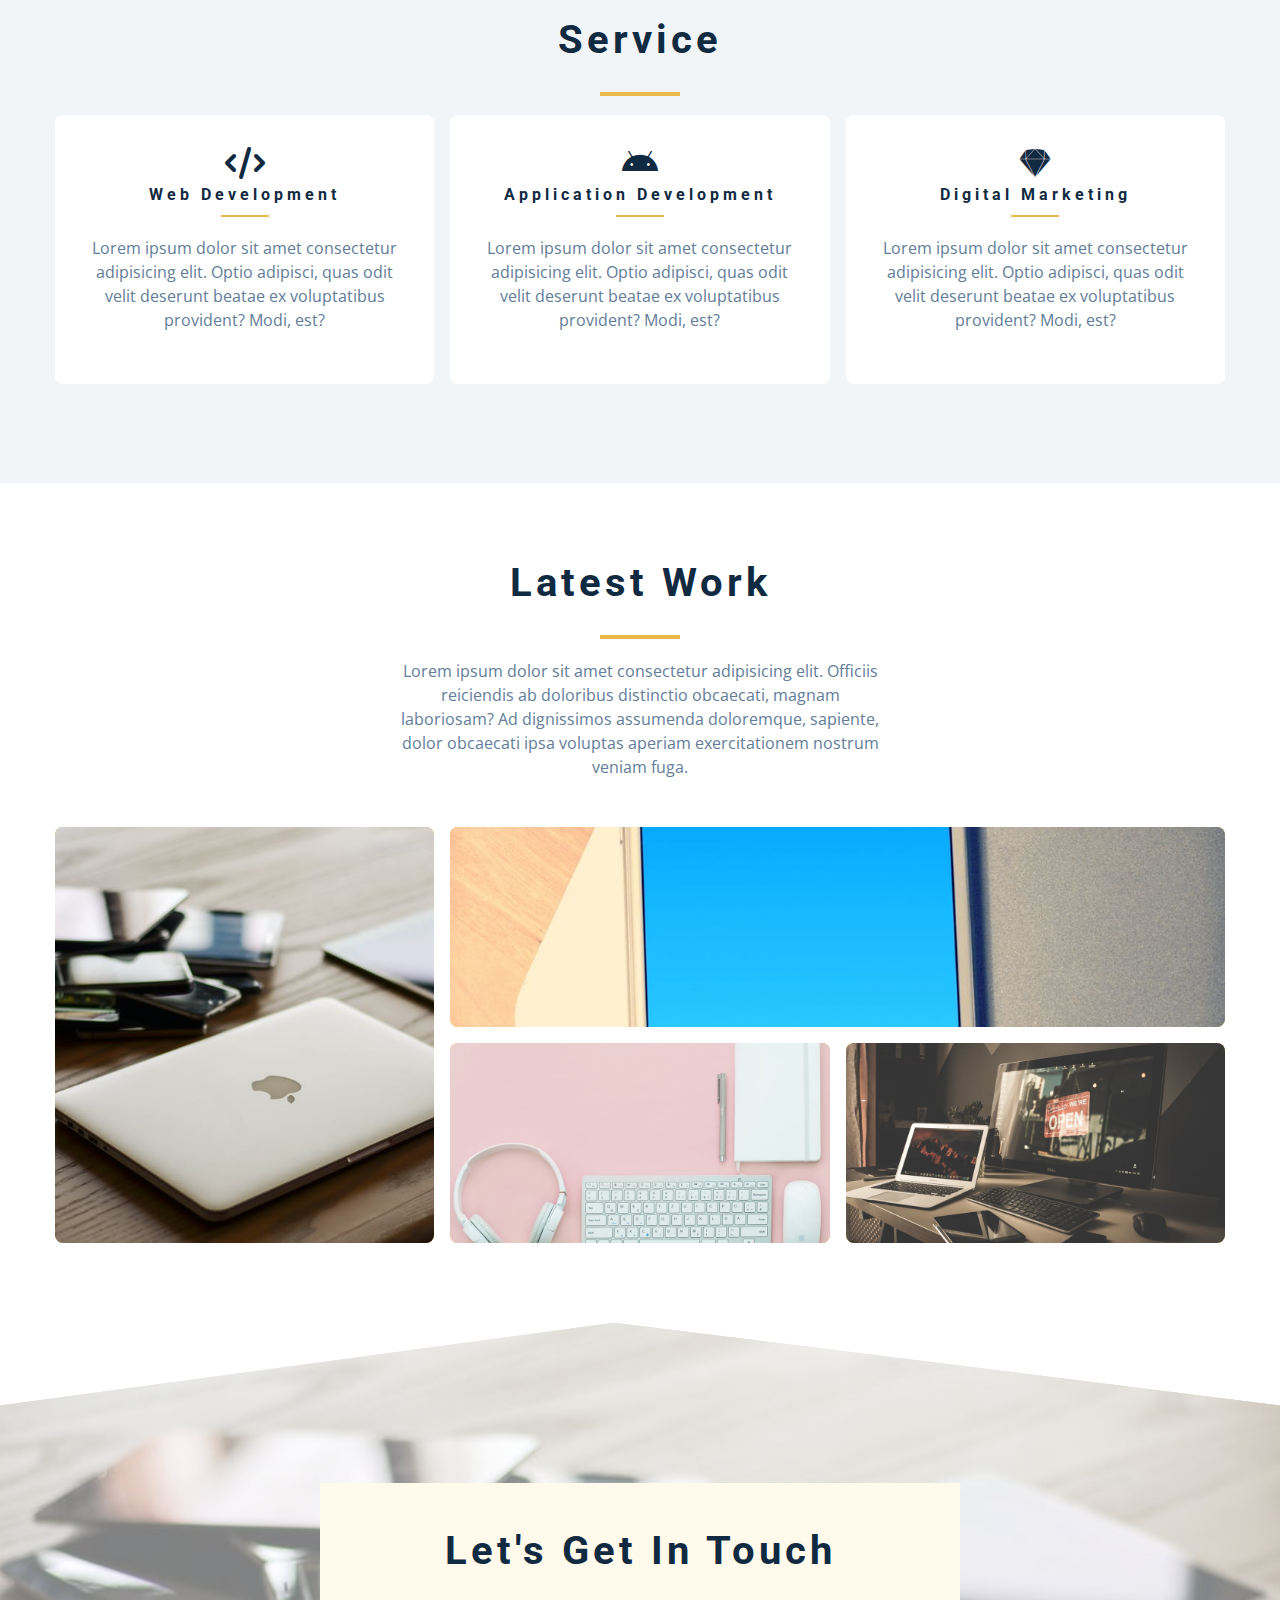
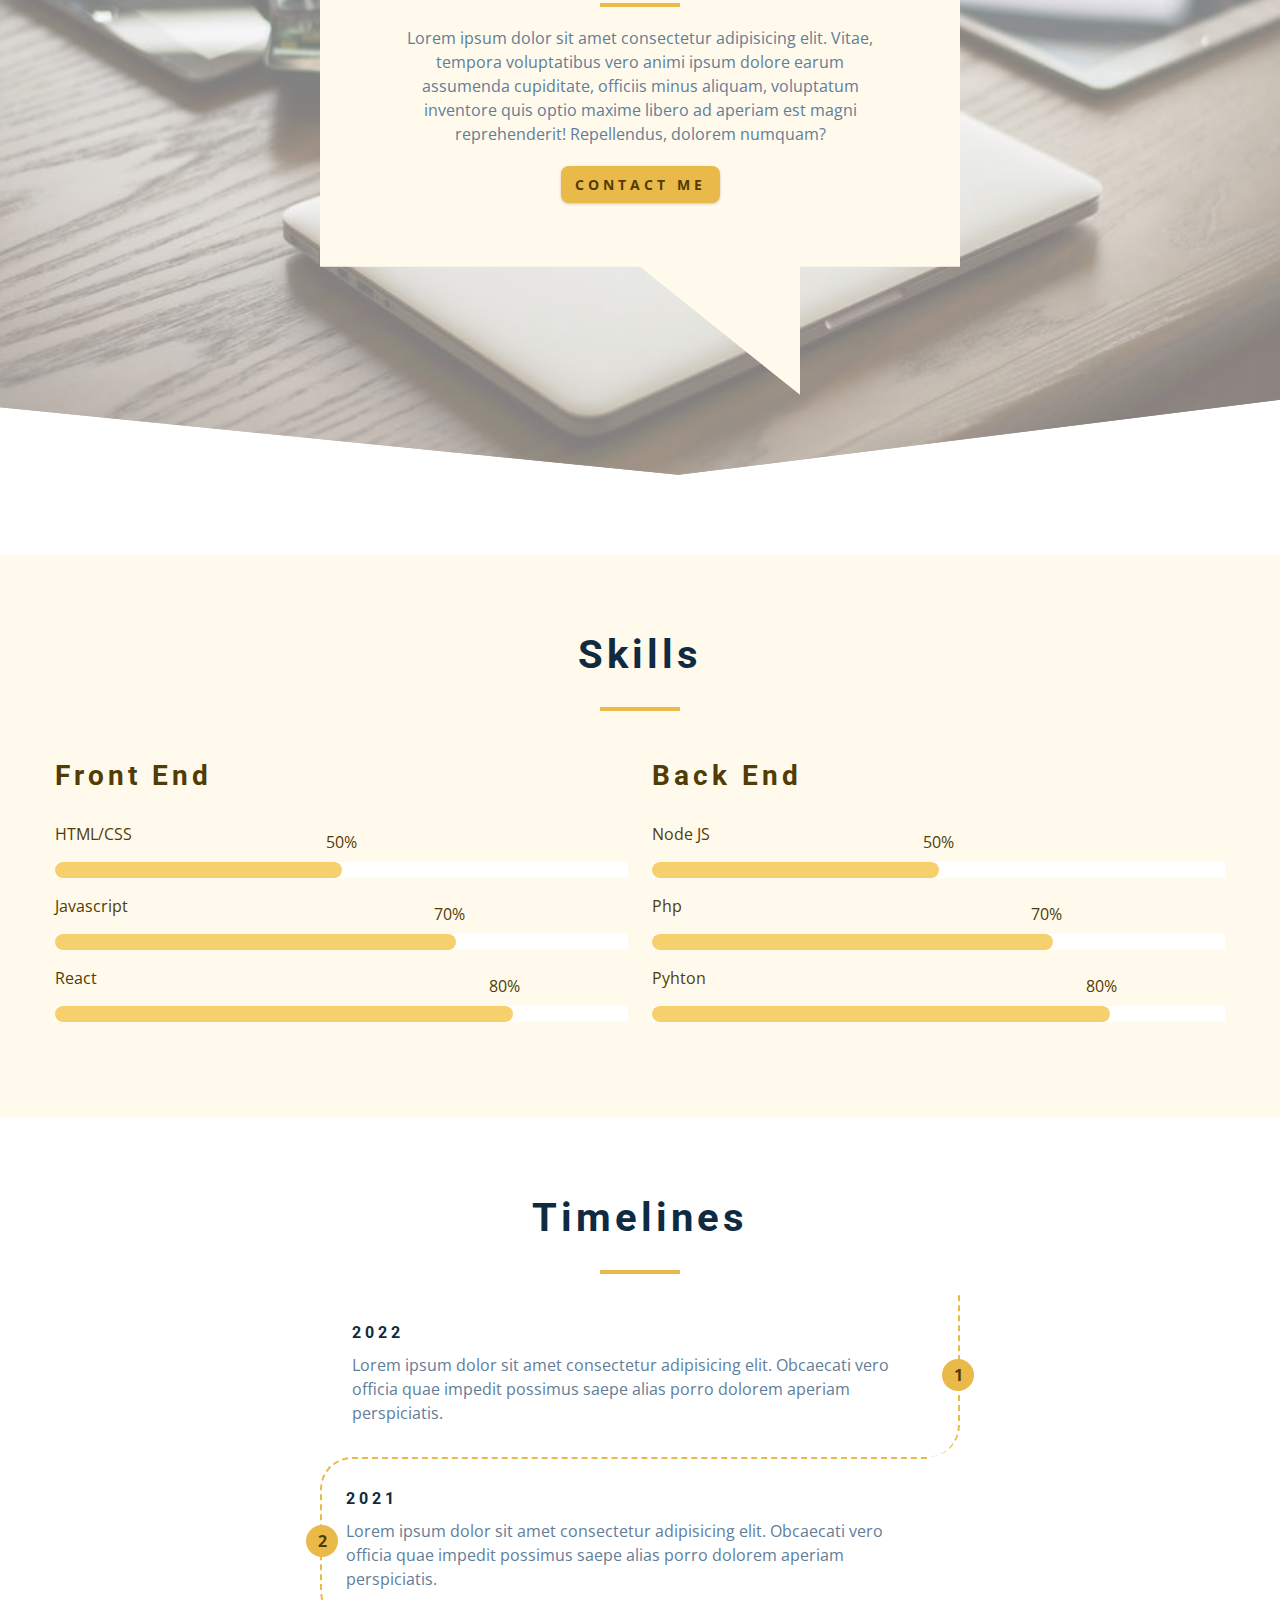
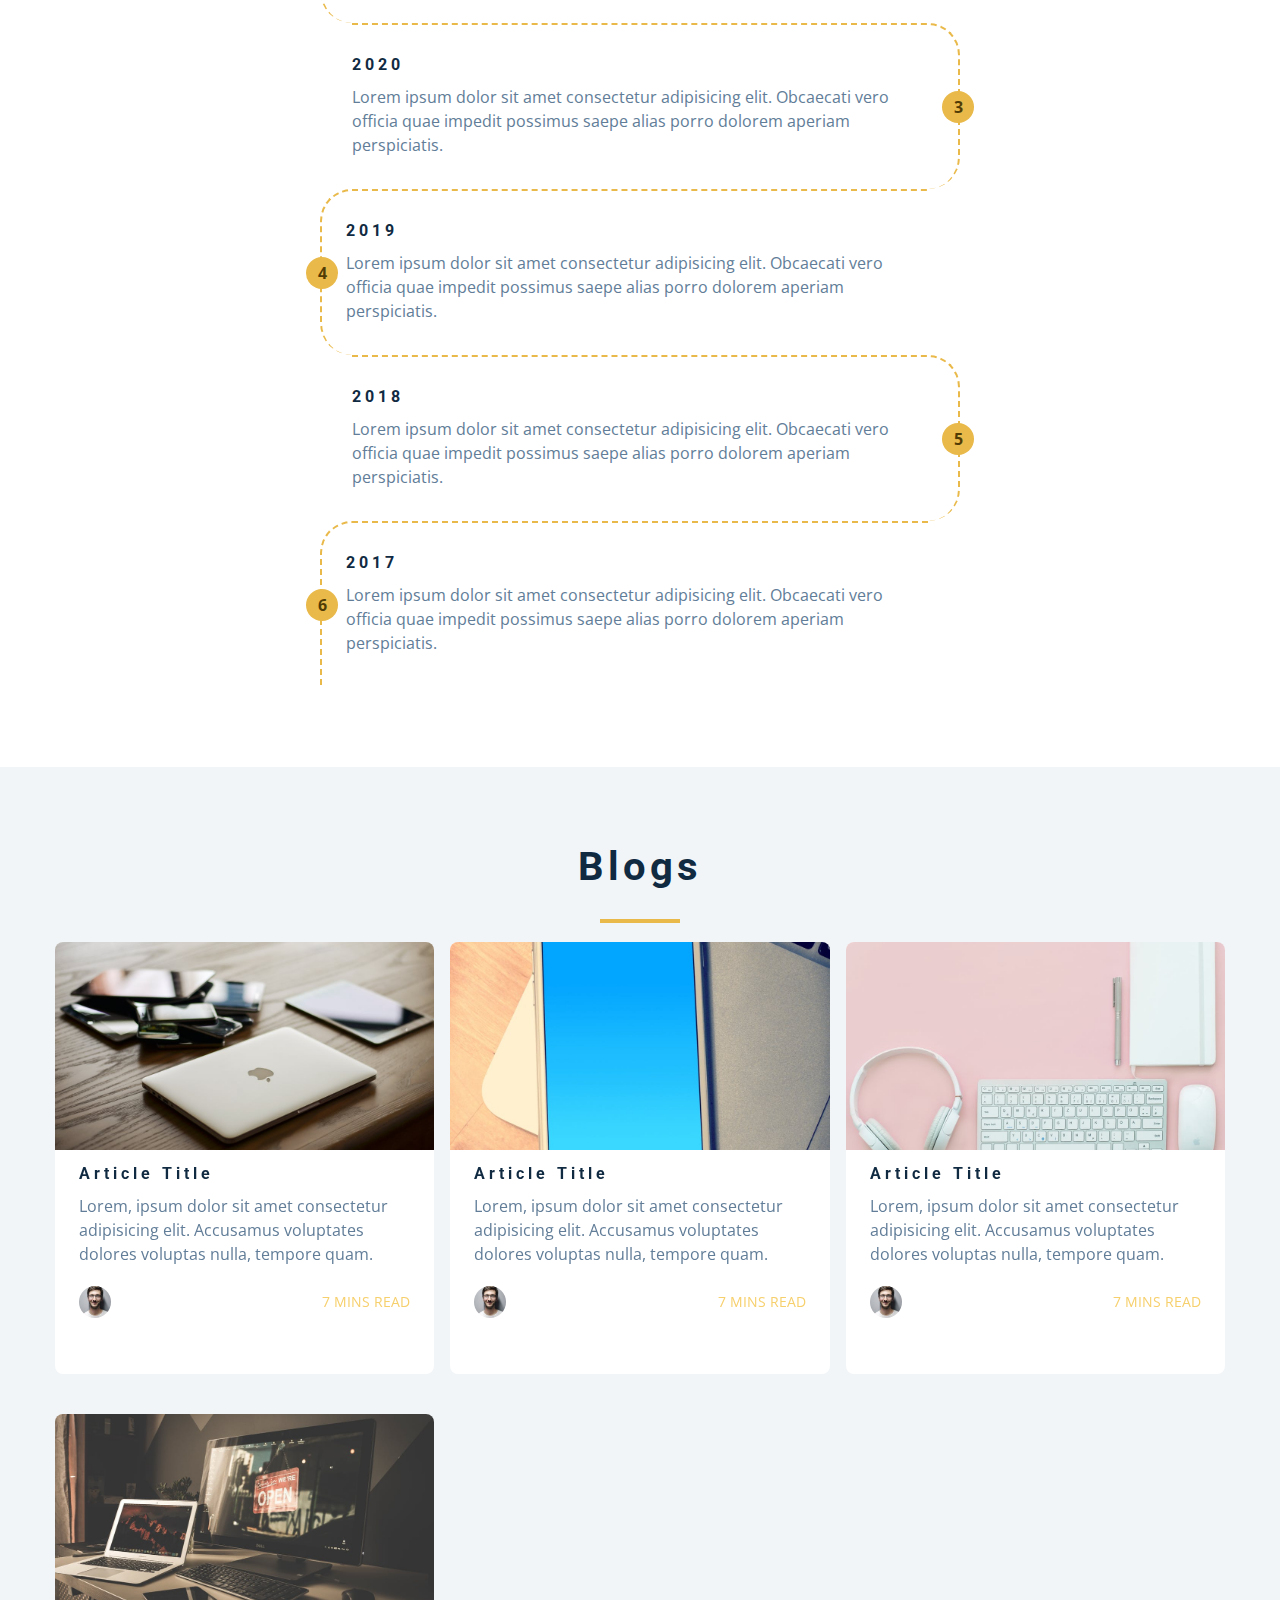
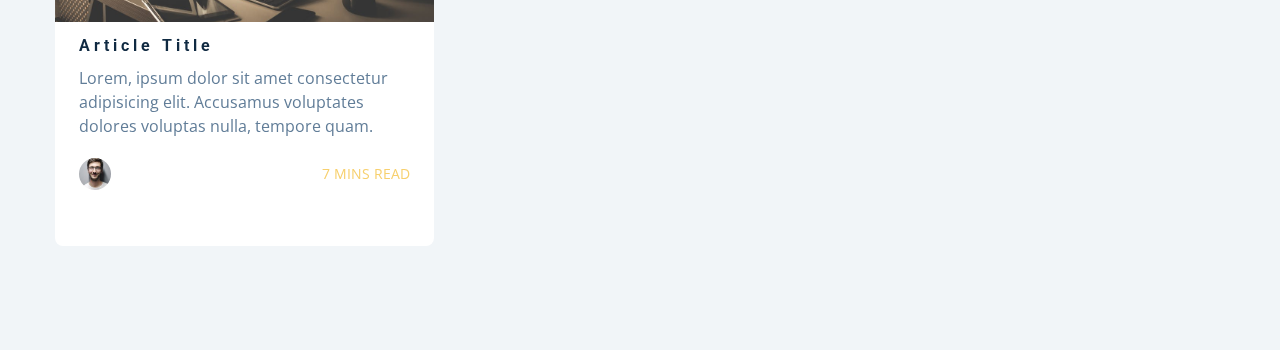
==== commit 16c9297c: "implemented timeline structure and blog learnt how to rotate to side of a face" ====
--- a/index.html
+++ b/index.html
@@ -357,63 +357,176 @@
     </section>
     <!-- end of skills -->
     <!-- timeline -->
-
+    <section class="section timeline">
+      <!-- Section Title -->
+      <h2 class="section-title">Timelines</h2>
+      <div class="underline"></div>
+      <section class="section-center timeline-center">
+        <!-- Single timeline item -->
+        <article class="timeline-item">
+          <h4>2022</h4>
+          <p>
+            Lorem ipsum dolor sit amet consectetur adipisicing elit. Obcaecati
+            vero officia quae impedit possimus saepe alias porro dolorem aperiam
+            perspiciatis.
+          </p>
+          <span class="number">1</span>
+        </article>
+        <!-- End Single timeline item -->
+        <!-- Single timeline item -->
+        <article class="timeline-item">
+          <h4>2021</h4>
+          <p>
+            Lorem ipsum dolor sit amet consectetur adipisicing elit. Obcaecati
+            vero officia quae impedit possimus saepe alias porro dolorem aperiam
+            perspiciatis.
+          </p>
+          <span class="number">2</span>
+        </article>
+        <!-- End Single timeline item -->
+        <!-- Single timeline item -->
+        <article class="timeline-item">
+          <h4>2020</h4>
+          <p>
+            Lorem ipsum dolor sit amet consectetur adipisicing elit. Obcaecati
+            vero officia quae impedit possimus saepe alias porro dolorem aperiam
+            perspiciatis.
+          </p>
+          <span class="number">3</span>
+        </article>
+        <!-- End Single timeline item -->
+        <!-- Single timeline item -->
+        <article class="timeline-item">
+          <h4>2019</h4>
+          <p>
+            Lorem ipsum dolor sit amet consectetur adipisicing elit. Obcaecati
+            vero officia quae impedit possimus saepe alias porro dolorem aperiam
+            perspiciatis.
+          </p>
+          <span class="number">4</span>
+        </article>
+        <!-- End Single timeline item -->
+        <!-- Single timeline item -->
+        <article class="timeline-item">
+          <h4>2018</h4>
+          <p>
+            Lorem ipsum dolor sit amet consectetur adipisicing elit. Obcaecati
+            vero officia quae impedit possimus saepe alias porro dolorem aperiam
+            perspiciatis.
+          </p>
+          <span class="number">5</span>
+        </article>
+        <!-- End Single timeline item -->
+        <!-- Single timeline item -->
+        <article class="timeline-item">
+          <h4>2017</h4>
+          <p>
+            Lorem ipsum dolor sit amet consectetur adipisicing elit. Obcaecati
+            vero officia quae impedit possimus saepe alias porro dolorem aperiam
+            perspiciatis.
+          </p>
+          <span class="number">6</span>
+        </article>
+        <!-- End Single timeline item -->
+      </section>
+    </section>
     <!--end of  timeline -->
     <!-- blog -->
+    <section class="section blog">
+      <!-- Section Title -->
+      <h2 class="section-title">Blogs</h2>
+      <div class="underline"></div>
+      <section class="section-center blog-center">
+        <!-- Single article -->
+        <article class="card">
+          <!-- Front of card -->
+          <div class="card-side card-front">
+            <img src="./images/project-1.jpeg" alt="">
+            <div class="card-info">
+              <h4>Article Title</h4>
+              <p>Lorem, ipsum dolor sit amet consectetur adipisicing elit. Accusamus voluptates dolores voluptas nulla, tempore quam.</p>
+              <div class="card-footer">
+              <img src="./images/hero-img-small.jpeg" alt="">
+              <p>7 Mins Read</p>
+            </div>
+            </div>
+            
+          </div>
+          <!-- Back of card -->
+          <div class="card-side card-back">
+            <a href="#" class="btn">Read More</a>
+          </div>
+        </article>
+        <!-- End os Single article -->
+        <!-- Single article -->
+        <article class="card">
+          <!-- Front of card -->
+          <div class="card-side card-front">
+            <img src="./images/project-2.jpeg" alt="">
+            <div class="card-info">
+              <h4>Article Title</h4>
+              <p>Lorem, ipsum dolor sit amet consectetur adipisicing elit. Accusamus voluptates dolores voluptas nulla, tempore quam.</p>
+              <div class="card-footer">
+              <img src="./images/hero-img-small.jpeg" alt="">
+              <p>7 Mins Read</p>
+            </div>
+            </div>
+          </div>
+          <!-- Back of card -->
+          <div class="card-side card-back">
+            <a href="#" class="btn">Read More</a>
+          </div>
+        </article>
+        <!-- End os Single article -->
+        <!-- Single article -->
+        <article class="card">
+          <!-- Front of card -->
+          <div class="card-side card-front">
+            <img src="./images/project-3.jpeg" alt="">
+            <div class="card-info">
+              <h4>Article Title</h4>
+              <p>Lorem, ipsum dolor sit amet consectetur adipisicing elit. Accusamus voluptates dolores voluptas nulla, tempore quam.</p>
+              <div class="card-footer">
+              <img src="./images/hero-img-small.jpeg" alt="">
+              <p>7 Mins Read</p>
+            </div>
+            </div>
+          </div>
+          <!-- Back of card -->
+          <div class="card-side card-back">
+            <a href="#" class="btn">Read More</a>
+          </div>
+        </article>
+        <!-- End os Single article -->
+        <!-- Single article -->
+        <article class="card">
+          <!-- Front of card -->
+          <div class="card-side card-front">
+            <img src="./images/project-4.jpeg" alt="">
+            <div class="card-info">
+              <h4>Article Title</h4>
+              <p>Lorem, ipsum dolor sit amet consectetur adipisicing elit. Accusamus voluptates dolores voluptas nulla, tempore quam.</p>
+              <div class="card-footer">
+              <img src="./images/hero-img-small.jpeg" alt="">
+              <p>7 Mins Read</p>
+            </div>
+            </div>
+          </div>
+          <!-- Back of card -->
+          <div class="card-side card-back">
+            <a href="#" class="btn">Read More</a>
+          </div>
+        </article>
+        <!-- End os Single article -->
+      </section>
+        <!-- Single Blog article -->
 
+        <!-- End of Single Blog article -->
+      </section>
+    </section>
     <!--end of  blog -->
     <!-- footer -->
 
     <script src="./js/app.js"></script>
   </body>
 </html>
-<!DOCTYPE html>
-<html lang="en">
-  <head>
-    <meta charset="UTF-8" />
-    <meta name="viewport" content="width=device-width, initial-scale=1.0" />
-    <title>John Doe || Home</title>
-    <!-- font-awesome -->
-    <link
-      rel="stylesheet"
-      href="./fontawesome-free-5.12.1-web/css/all.min.css"
-    />
-    <!-- css -->
-    <link rel="stylesheet" href="./css/styles.css" />
-  </head>
-  <body>
-    <!-- navbar -->
-
-    <!-- end of navbar -->
-    <!-- sidebar -->
-
-    <!-- end of sidebar -->
-    <!-- header -->
-
-    <!-- end of header -->
-    <!-- about -->
-
-    <!-- end of about -->
-    <!-- services -->
-
-    <!-- end of services -->
-    <!-- projects -->
-
-    <!-- end of projects -->
-    <!-- connect -->
-
-    <!-- end of connect -->
-    <!-- skills -->
-
-    <!-- end of skills -->
-    <!-- timeline -->
-
-    <!--end of  timeline -->
-    <!-- blog -->
-
-    <!--end of  blog -->
-    <!-- footer -->
-
-    <script src="./js/app.js"></script>
-  </body>
-</html>
--- a/css/style.css
+++ b/css/style.css
@@ -776,13 +776,159 @@
 Timeline
 ===============
 */
-
+.timeline-center {
+  width: 80vw;
+  max-width: 40rem;
+}
+
+.timeline-item {
+  border-top: 2px dashed var(--clr-primary-5);
+  margin-bottom: 0;
+  padding: 2rem 1.5rem;
+  position: relative;
+}
+
+.timeline-item p {
+  margin: 0;
+}
+
+.timeline-item:nth-child(even) {
+  border-left: 2px dashed var(--clr-primary-5);
+  border-top-left-radius: 2rem;
+  border-bottom-left-radius: 2rem;
+  margin-right: 2rem;
+  padding-right: 0;
+}
+
+.timeline-item:nth-child(odd) {
+  border-right: 2px dashed var(--clr-primary-5);
+  border-top-right-radius: 2rem;
+  border-bottom-right-radius: 2rem;
+  margin-left: 2rem;
+  padding-left: 0;
+}
+
+.timeline-item:first-child {
+  border-top: 0;
+  border-top-right-radius: 0;
+}
+
+.timeline-item:last-child {
+  border-bottom: 0;
+  border-bottom-left-radius: 0;
+}
+
+.number {
+  position: absolute;
+  top: 50%;
+  transform: translate(-50%, -50%);
+  background-color: var(--clr-primary-5);
+  color: var(--clr-primary-1);
+  width: 2rem;
+  height: 2rem;
+  border-radius: 50%;
+  display: grid;
+  place-items: center;
+  margin-bottom: 0;
+  font-weight: bold;
+}
+
+.timeline-item:nth-child(even) .number {
+  left: 0;
+}
+
+.timeline-item:nth-child(odd) .number {
+  /* 
+  Also works
+  left: 100%; */
+
+  right: 0;
+  transform: translate(50%, -50%);
+}
 /*
 =============== 
 Blog
 ===============
 */
 
+.blog {
+  background-color: var(--clr-grey-10);
+}
+
+.card {
+  position: relative;
+  height: 27rem;
+  perspective: 1500px;
+  margin-bottom: 1.5rem;
+}
+
+.card-side {
+  backface-visibility: hidden;
+  transition: all 2s linear;
+  position: absolute;
+  top: 0;
+  left: 0;
+  width: 100%;
+  height: 100%;
+  border-radius: var(--radius);
+}
+
+.card-front {
+  background-color: var(--clr-white);
+}
+
+.card-back {
+  background-color: var(--clr-primary-10);
+  transform: rotateY(180deg);
+  display: grid;
+  place-items: center;
+}
+
+.card:hover .card-front {
+  transform: rotateY(-180deg);
+}
+
+.card:hover .card-back {
+  transform: rotateY(0);
+}
+
+.card-info {
+  padding: 1rem 1.5rem;
+}
+
+.card-front img {
+  height: 13rem;
+  object-fit: cover;
+  border-top-left-radius: var(--radius);
+  border-top-right-radius: var(--radius);
+}
+
+.card-footer {
+  display: grid;
+  grid-template-columns: auto 1fr;
+  align-items: center;
+}
+
+.card-footer img {
+  width: 2rem;
+  height: 2rem;
+  object-fit: cover;
+  border-radius: 50%;
+}
+
+.card-footer p {
+  text-transform: uppercase;
+  margin-bottom: 0;
+  justify-self: end;
+  color: var(--clr-primary-6);
+  font-size: 0.85rem;
+}
+
+.blog-center {
+  display: grid;
+  grid-template-columns: repeat(auto-fill, minmax(330px, 1fr));
+  gap: 1rem;
+}
 /*
 =============== 
 Footer
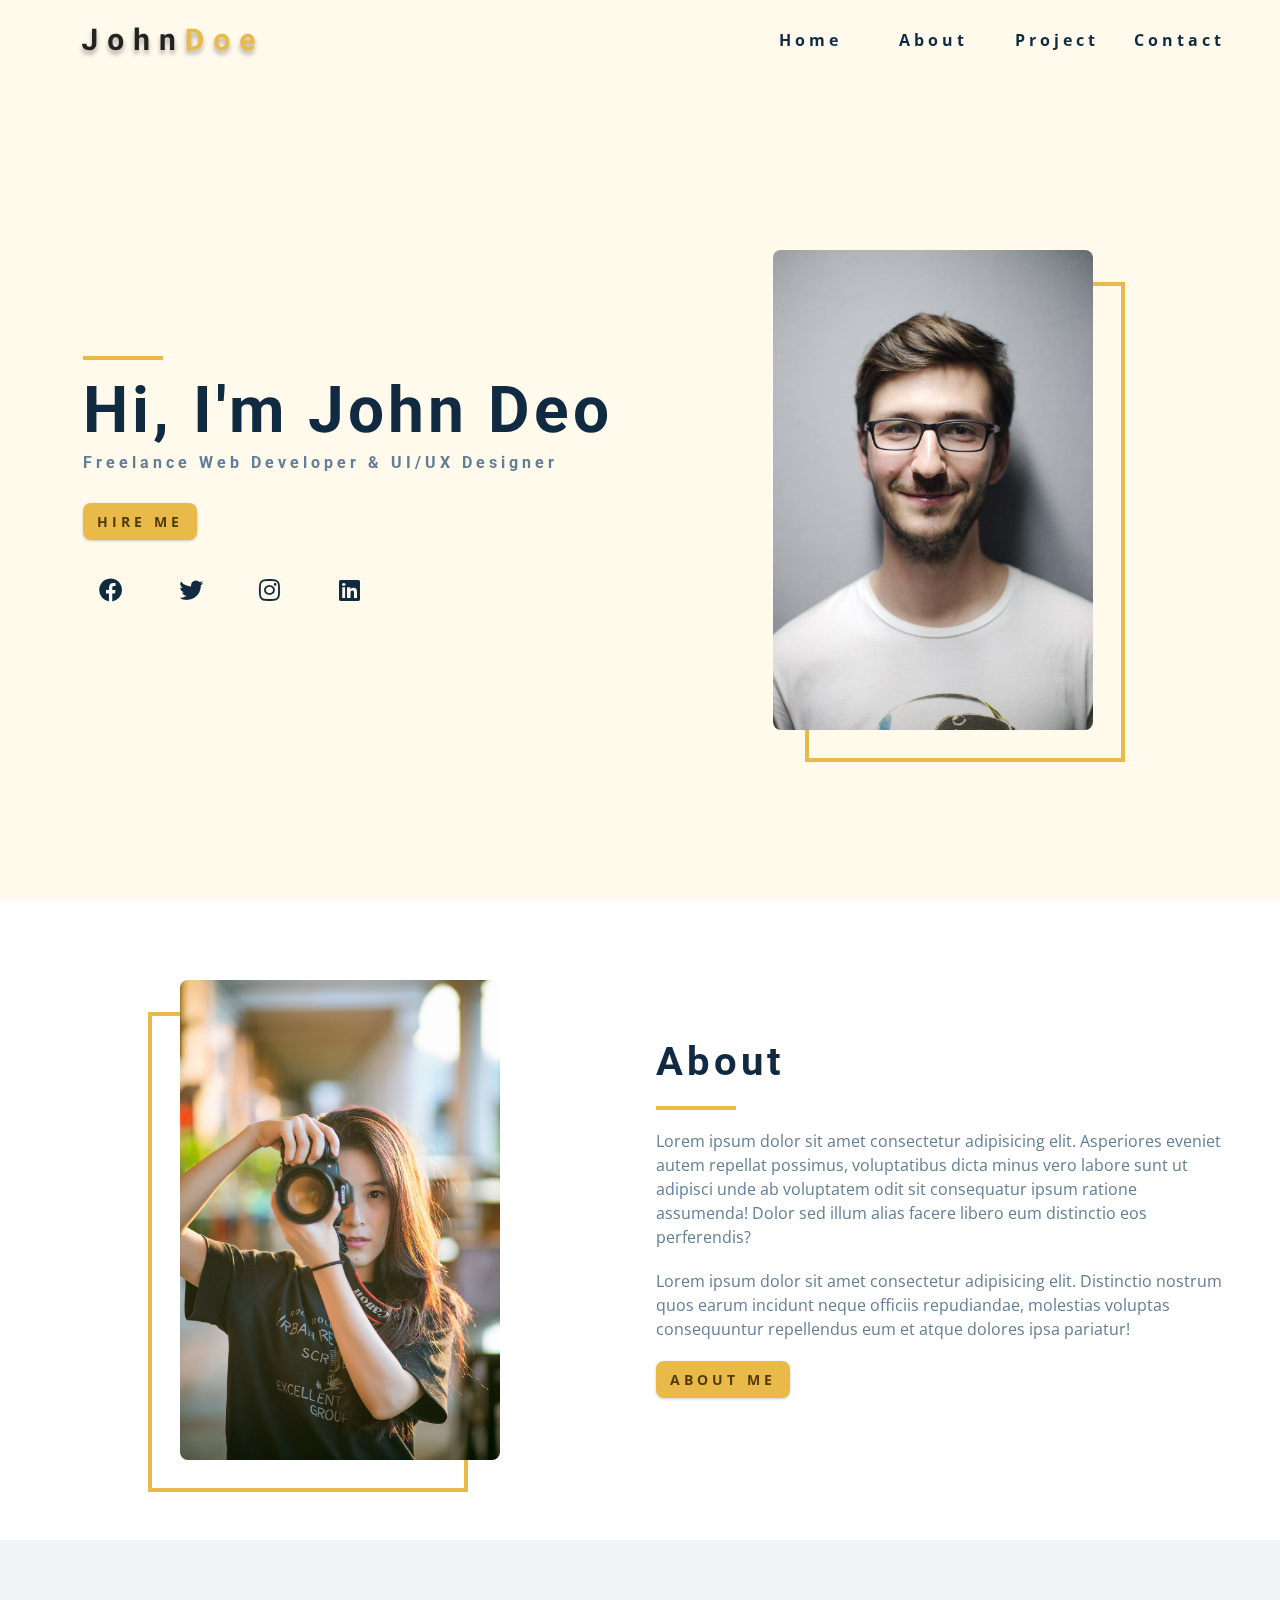
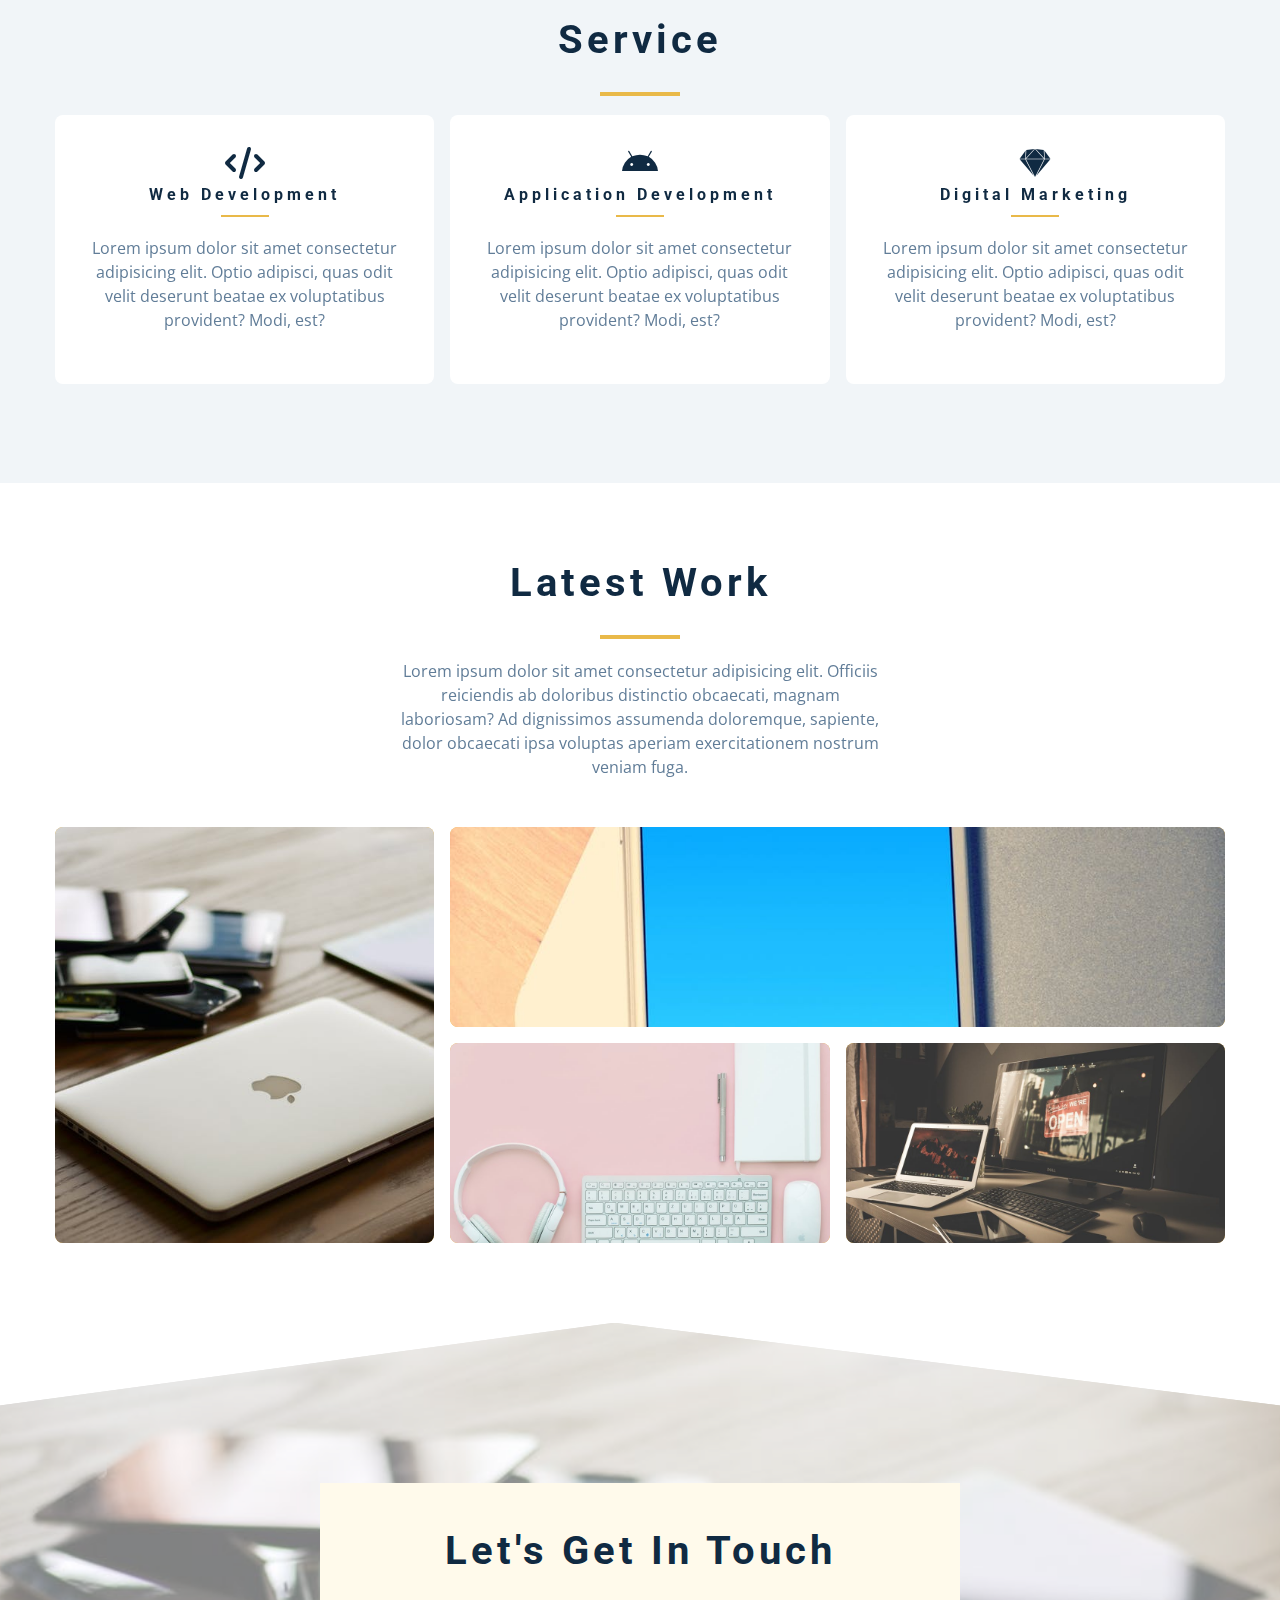
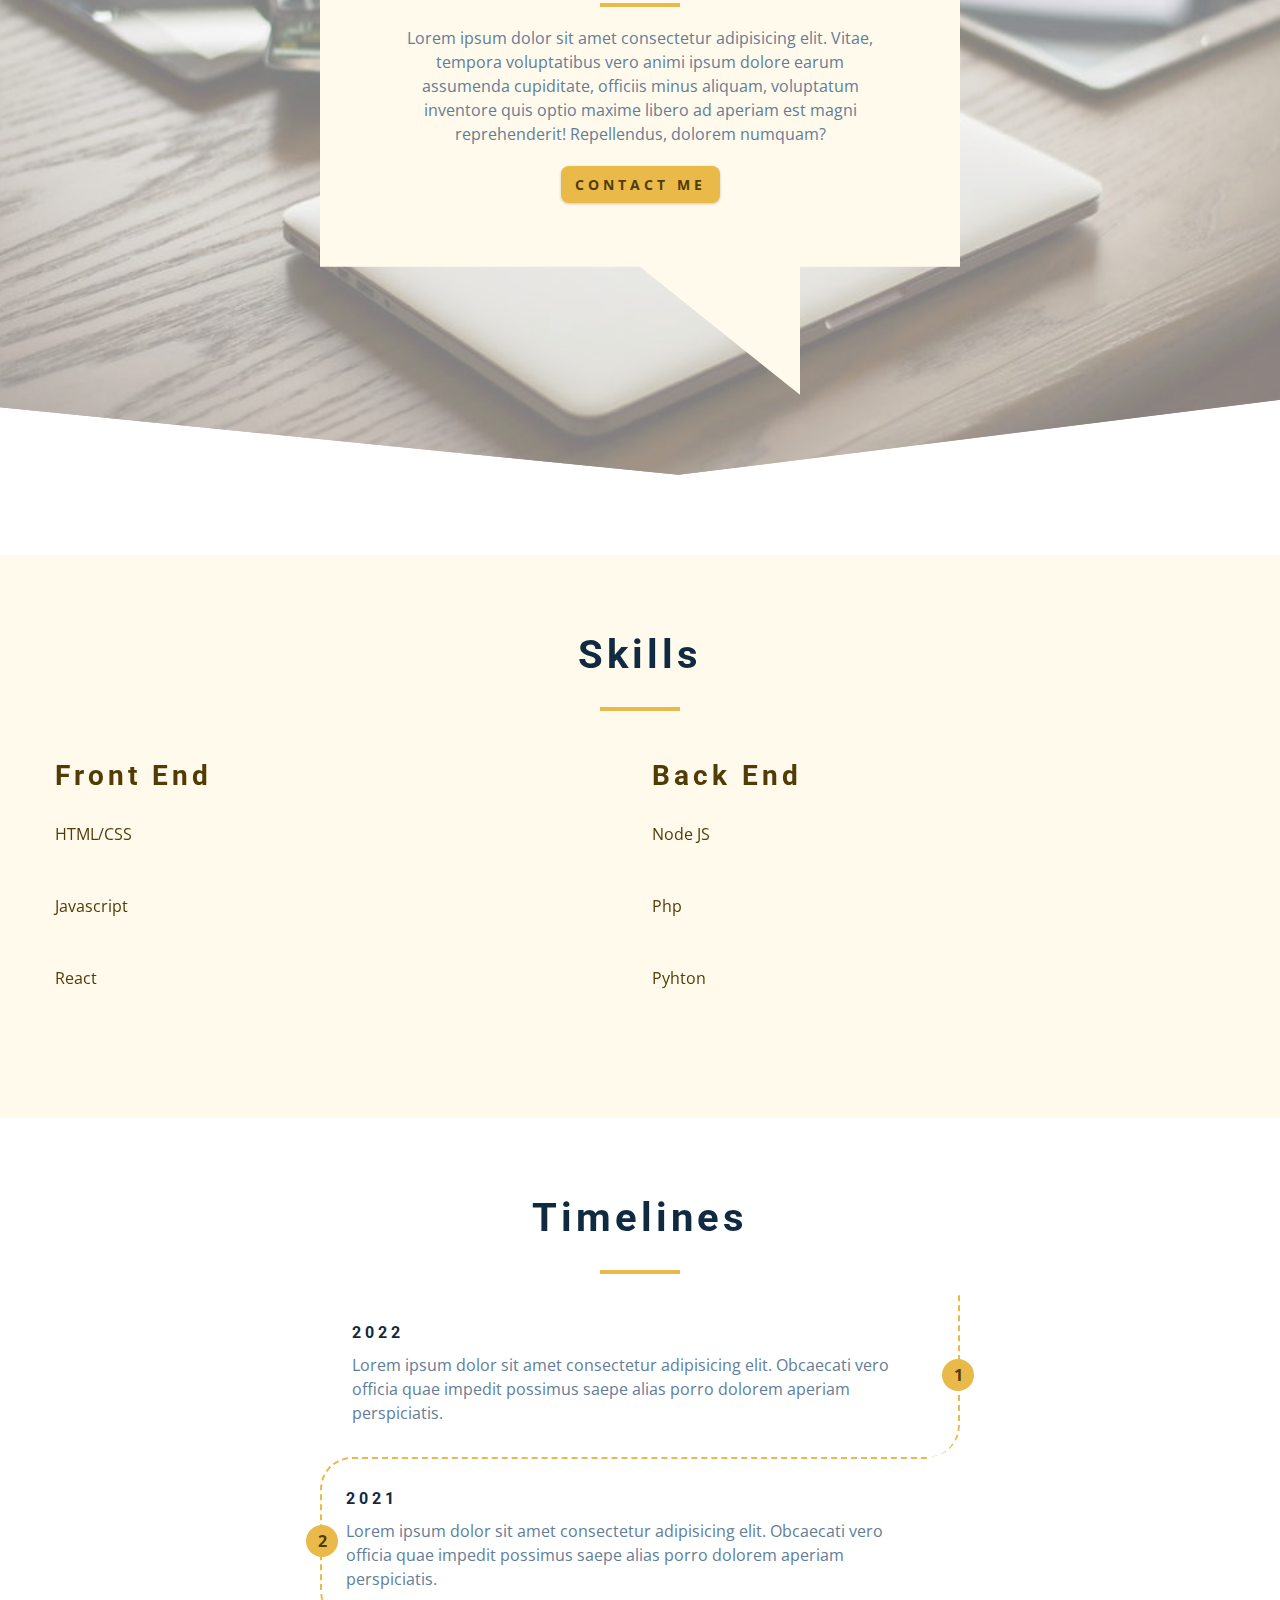
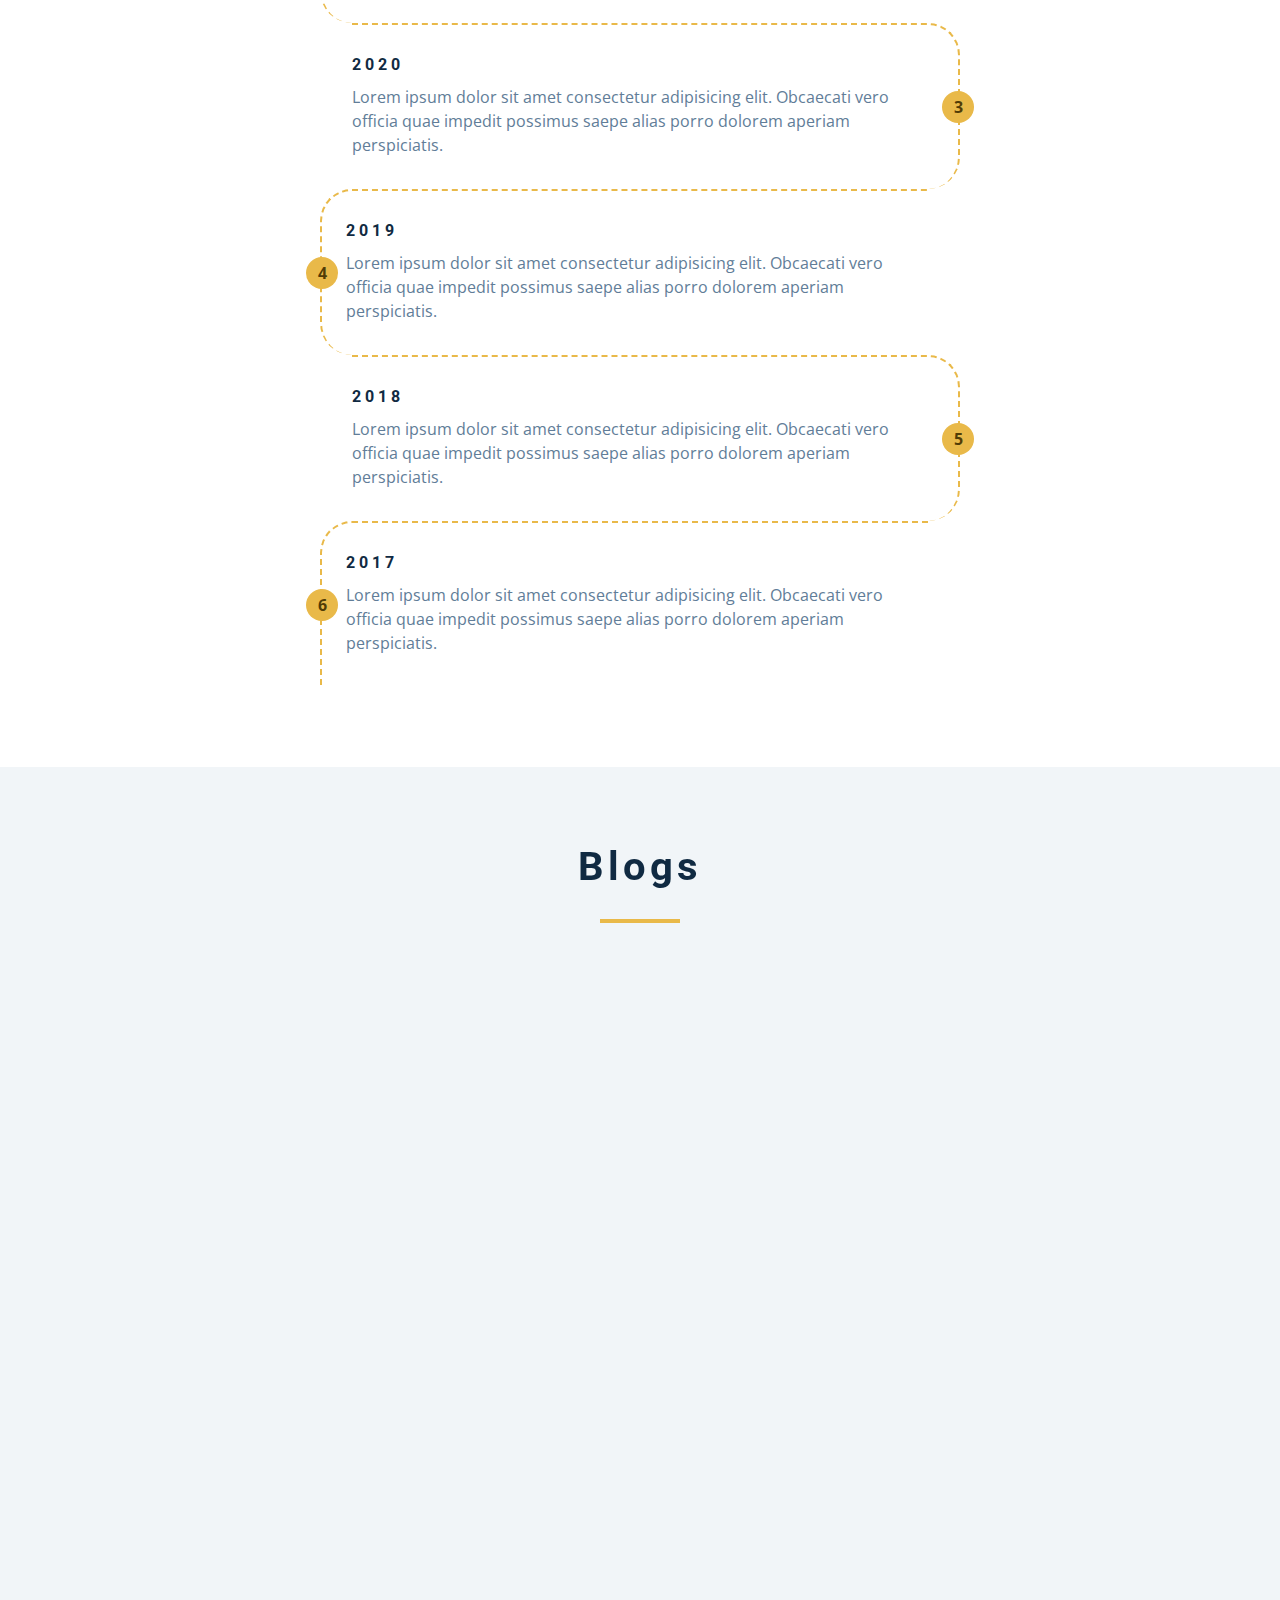
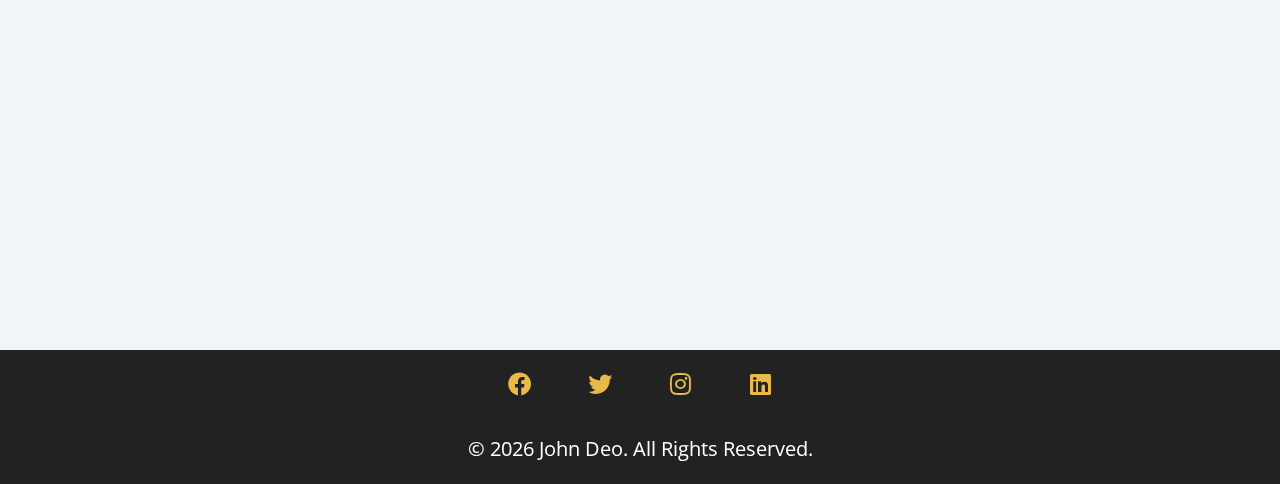
==== commit 9eed994b: "implemented project page -m fixed overlapping content with z-index due to it absolute position" ====
--- a/index.html
+++ b/index.html
@@ -268,7 +268,7 @@
         class="video-container"
         poster="./images/project-1.jpeg"
       >
-        <!-- <source src="./videos/connect.mp4" type="video/mp4" /> -->
+        <source src="./videos/connect.mp4" type="video/mp4" />
         Sorry, Your Browser does not support this video.
       </video>
       <div class="video-banner">
@@ -526,7 +526,32 @@
     </section>
     <!--end of  blog -->
     <!-- footer -->
-
+    <footer class="footer">
+      <ul class="social-icons">
+          <li>
+            <a href="www.twitter.com/codexive_zech" class="social-icon"
+              ><i class="fab fa-facebook"></i
+            ></a>
+          </li>
+          <li>
+            <a href="www.twitter.com/codexive_zech" class="social-icon"
+              ><i class="fab fa-twitter"></i
+            ></a>
+          </li>
+          <li>
+            <a href="www.twitter.com/codexive_zech" class="social-icon"
+              ><i class="fab fa-instagram"></i
+            ></a>
+          </li>
+          <li>
+            <a href="www.twitter.com/codexive_zech" class="social-icon"
+              ><i class="fab fa-linkedin"></i
+            ></a>
+          </li>
+        </ul>
+    <p>&copy; <span id="date"></span> John Deo. All rights reserved.</p>
+    </footer>
+<!-- end of Footer -->
     <script src="./js/app.js"></script>
   </body>
 </html>
--- a/css/style.css
+++ b/css/style.css
@@ -198,7 +198,9 @@
   padding: 1rem;
   height: 5rem;
   display: grid;
+  -webkit-box-align: center;
   align-items: center;
+  -webkit-transition: var(--transition);
   transition: var(--transition);
 }
 
@@ -211,6 +213,7 @@
 .nav-header {
   display: grid;
   grid-template-columns: auto 1fr;
+  -webkit-box-align: center;
   align-items: center;
 }
 
@@ -243,6 +246,7 @@
   .nav-links a {
     color: var(--clr-grey-1);
     text-transform: capitalize;
+    -webkit-transition: var(--transition);
     transition: var(--transition);
     letter-spacing: var(--spacing);
     font-weight: bold;
@@ -255,6 +259,7 @@
   .nav-center {
     display: grid;
     grid-template-columns: auto 1fr;
+    -webkit-box-align: center;
     align-items: center;
   }
 }
@@ -284,11 +289,14 @@
   display: grid;
   place-items: center;
   /* Add Later */
-  transition: var(--transition);
+  -webkit-transition: var(--transition);
+  transition: var(--transition);
+  -webkit-transform: translateX(-100%);
   transform: translateX(-100%);
 }
 
 .show-sidebar {
+  -webkit-transform: translateX(0);
   transform: translateX(0);
 }
 
@@ -303,6 +311,7 @@
   display: inline-block;
   margin-bottom: 1.5rem;
   letter-spacing: var(--spacing);
+  -webkit-transition: var(--transition);
   transition: var(--transition);
 }
 
@@ -321,6 +330,7 @@
 .social-icon {
   color: var(--clr-grey-1);
   font-size: 1.5rem;
+  -webkit-transition: var(--transition);
   transition: var(--transition);
 }
 
@@ -337,6 +347,7 @@
   border: transparent;
   color: #e66b6b;
   cursor: pointer;
+  -webkit-transition: var(--transition);
   transition: var(--transition);
 }
 
@@ -405,6 +416,7 @@
 .hero-photo {
   width: 25rem;
   height: 30rem;
+  -o-object-fit: cover;
   object-fit: cover;
   border-radius: var(--radius);
   position: relative;
@@ -431,6 +443,8 @@
 
 .about-img {
   justify-self: center;
+  position: relative;
+  z-index: -2;
 }
 
 @media screen and (min-width: 992px) {
@@ -463,6 +477,7 @@
   padding: 2rem 1.5rem;
   margin-bottom: 1.2rem;
   text-align: center;
+  -webkit-transition: var(--transition);
   transition: var(--transition);
   border-radius: var(--radius);
 }
@@ -470,16 +485,19 @@
 .service-icon {
   font-size: 2rem;
   margin-bottom: 0.5rem;
+  -webkit-transition: var(--transition);
   transition: var(--transition);
 }
 
 .service .underline {
   width: 3rem;
   height: 0.12rem;
+  -webkit-transition: var(--transition);
   transition: var(--transition);
 }
 
 .service p {
+  -webkit-transition: var(--transition);
   transition: var(--transition);
 }
 
@@ -531,6 +549,7 @@
   background-color: var(--clr-primary-5);
   margin-bottom: 2rem;
   border-radius: var(--radius);
+  z-index: -2;
 }
 
 .project-info {
@@ -539,7 +558,9 @@
   position: absolute;
   top: 50%;
   left: 50%;
+  -webkit-transform: translate(-50%, -50%);
   transform: translate(-50%, -50%);
+  -webkit-transition: var(--transition);
   transition: var(--transition);
   opacity: 0;
 }
@@ -555,8 +576,10 @@
 
 .project-img {
   height: 17rem;
+  -o-object-fit: cover;
   object-fit: cover;
   border-radius: var(--radius);
+  -webkit-transition: var(--transition);
   transition: var(--transition);
 }
 
@@ -573,12 +596,14 @@
   height: 100%;
   border: 0.25rem solid var(--clr-white);
   border-radius: var(--radius);
+  -webkit-transition: var(--transition);
   transition: var(--transition);
   opacity: 0;
 }
 
 .project:hover::after {
   opacity: 1;
+  -webkit-transform: scale(0.8);
   transform: scale(0.8);
 }
 
@@ -641,6 +666,7 @@
   padding: 10rem 0 5rem 0;
   margin-top: 5rem 0;
   position: relative;
+  z-index: -2;
 }
 
 .video-container {
@@ -649,6 +675,7 @@
   left: 0;
   width: 100%;
   height: 100%;
+  -o-object-fit: cover;
   object-fit: cover;
   z-index: -2;
 }
@@ -678,6 +705,15 @@
   background-color: var(--clr-primary-10);
   padding: 3rem 5rem 12rem 5rem;
   text-align: center;
+  -webkit-clip-path: polygon(
+    0% 0%,
+    100% 0%,
+    100% 75%,
+    75% 75%,
+    75% 100%,
+    50% 75%,
+    0% 75%
+  );
   clip-path: polygon(
     0% 0%,
     100% 0%,
@@ -694,6 +730,7 @@
 }
 
 .connect {
+  -webkit-clip-path: polygon(48% 0, 100% 11%, 100% 90%, 53% 100%, 0 91%, 0 11%);
   clip-path: polygon(48% 0, 100% 11%, 100% 90%, 53% 100%, 0 91%, 0 11%);
 }
 
@@ -727,6 +764,7 @@
   height: 1rem;
   width: 100%;
   position: relative;
+  z-index: -2;
 }
 
 .skill-value {
@@ -751,16 +789,19 @@
   position: absolute;
   top: -2rem;
   left: 50%;
+  -webkit-transform: translateX(-50%);
   transform: translateX(-50%);
 }
 
 .skill-70 {
   left: 70%;
+  -webkit-transform: translateX(-70%);
   transform: translateX(-70%);
 }
 
 .skill-80 {
   left: 80%;
+  -webkit-transform: translateX(-80%);
   transform: translateX(-80%);
 }
 
@@ -768,6 +809,8 @@
   .skills-center {
     display: grid;
     grid-template-columns: repeat(2, 1fr);
+    -webkit-column-gap: 1.5rem;
+    -moz-column-gap: 1.5rem;
     column-gap: 1.5rem;
   }
 }
@@ -786,6 +829,7 @@
   margin-bottom: 0;
   padding: 2rem 1.5rem;
   position: relative;
+  z-index: -2;
 }
 
 .timeline-item p {
@@ -821,6 +865,7 @@
 .number {
   position: absolute;
   top: 50%;
+  -webkit-transform: translate(-50%, -50%);
   transform: translate(-50%, -50%);
   background-color: var(--clr-primary-5);
   color: var(--clr-primary-1);
@@ -843,6 +888,7 @@
   left: 100%; */
 
   right: 0;
+  -webkit-transform: translate(50%, -50%);
   transform: translate(50%, -50%);
 }
 /*
@@ -858,12 +904,16 @@
 .card {
   position: relative;
   height: 27rem;
+  -webkit-perspective: 1500px;
   perspective: 1500px;
   margin-bottom: 1.5rem;
+  z-index: -2;
 }
 
 .card-side {
+  -webkit-backface-visibility: hidden;
   backface-visibility: hidden;
+  -webkit-transition: all 2s linear;
   transition: all 2s linear;
   position: absolute;
   top: 0;
@@ -871,6 +921,8 @@
   width: 100%;
   height: 100%;
   border-radius: var(--radius);
+  -webkit-transform: translate3d(0, 0, 0);
+  visibility: visible;
 }
 
 .card-front {
@@ -879,16 +931,19 @@
 
 .card-back {
   background-color: var(--clr-primary-10);
+  -webkit-transform: rotateY(180deg);
   transform: rotateY(180deg);
   display: grid;
   place-items: center;
 }
 
 .card:hover .card-front {
+  -webkit-transform: rotateY(-180deg);
   transform: rotateY(-180deg);
 }
 
 .card:hover .card-back {
+  -webkit-transform: rotateY(0);
   transform: rotateY(0);
 }
 
@@ -898,6 +953,7 @@
 
 .card-front img {
   height: 13rem;
+  -o-object-fit: cover;
   object-fit: cover;
   border-top-left-radius: var(--radius);
   border-top-right-radius: var(--radius);
@@ -906,12 +962,14 @@
 .card-footer {
   display: grid;
   grid-template-columns: auto 1fr;
+  -webkit-box-align: center;
   align-items: center;
 }
 
 .card-footer img {
   width: 2rem;
   height: 2rem;
+  -o-object-fit: cover;
   object-fit: cover;
   border-radius: 50%;
 }
@@ -934,14 +992,130 @@
 Footer
 ===============
 */
+
+.footer {
+  background-color: #222;
+  display: grid;
+  place-items: center;
+}
+
+.footer .social-icons {
+  margin-bottom: 2rem;
+}
+
+.footer .social-icon {
+  color: var(--clr-primary-5);
+}
+
+.footer .social-icon:hover {
+  color: var(--clr-primary-10);
+}
+
+.footer p {
+  font-size: 1.25rem;
+  color: var(--clr-white);
+  text-transform: capitalize;
+}
 /*
 =============== 
 Single Page
 ===============
 */
 
+.single-page {
+  background-color: var(--clr-primary-10);
+  min-height: 67.3vh;
+}
+
+.page-info {
+  max-width: 700px;
+}
+
+.page-info a {
+  color: var(--clr-primary-5);
+  text-transform: capitalize;
+  -webkit-transition: var(--transition);
+  transition: var(--transition);
+}
+
+.page-info a:hover {
+  color: var(--clr-primary-1);
+}
+
 /*
 =============== 
 Products Page
 ===============
 */
+
+.projects-hero {
+  height: 40vh;
+  background-color: var(--clr-primary-10);
+  display: grid;
+  place-items: center;
+}
+
+.projects-hero .section-title {
+  margin-bottom: 0;
+}
+
+.single-project {
+  background-color: var(--clr-grey-10);
+  border-radius: var(--radius);
+}
+
+.project-container img {
+  border-top-left-radius: var(--radius);
+  border-top-right-radius: var(--radius);
+}
+
+.project-container {
+  position: relative;
+  z-index: -3;
+}
+
+.project-icon {
+  position: absolute;
+  bottom: 0;
+  left: 50%;
+  font-size: 1.5rem;
+  -webkit-transform: translate(-50%, 50%);
+  transform: translate(-50%, 50%);
+  height: 4rem;
+  width: 4rem;
+  background-color: var(--clr-primary-5);
+  color: var(--clr-primary-1);
+  display: grid;
+  place-items: center;
+  border-radius: 50%;
+  border: 0.375rem solid var(--clr-grey-10);
+}
+
+.project-details {
+  padding: 2rem 1.5rem;
+}
+
+.project-footer {
+  display: grid;
+  grid-template-columns: repeat(2, 1fr);
+  color: var(--clr-primary-5);
+  font-size: 1.2rem;
+}
+
+.project-footer a {
+  justify-self: end;
+  text-transform: capitalize;
+  color: var(--clr-primary-5);
+  transition: var(--transition);
+}
+
+.project-footer a:hover {
+  color: var(--clr-primary-1);
+}
+
+.projects-page-center {
+  display: grid;
+  grid-template-columns: repeat(auto-fill, minmax(330px, 1fr));
+  gap: 3rem 1rem;
+  /* grid-template-rows: auto 1fr auto; */
+}
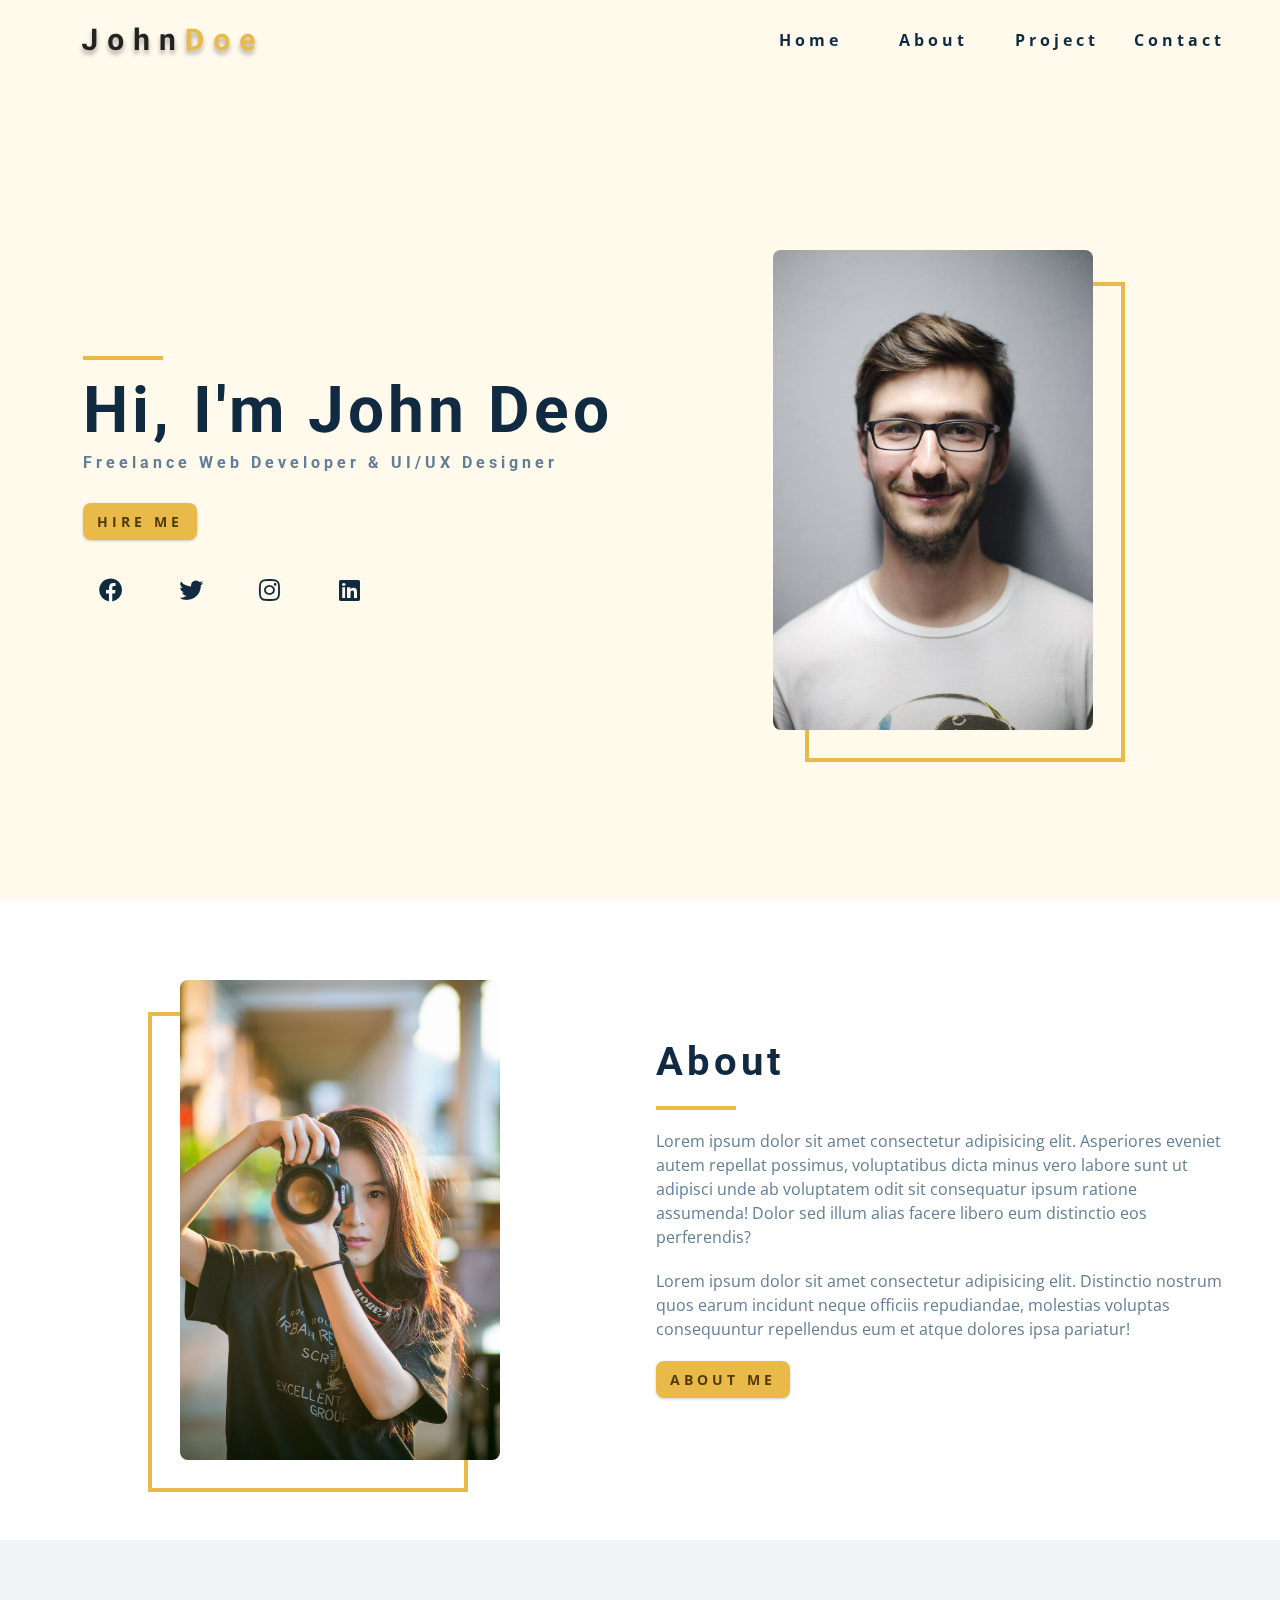
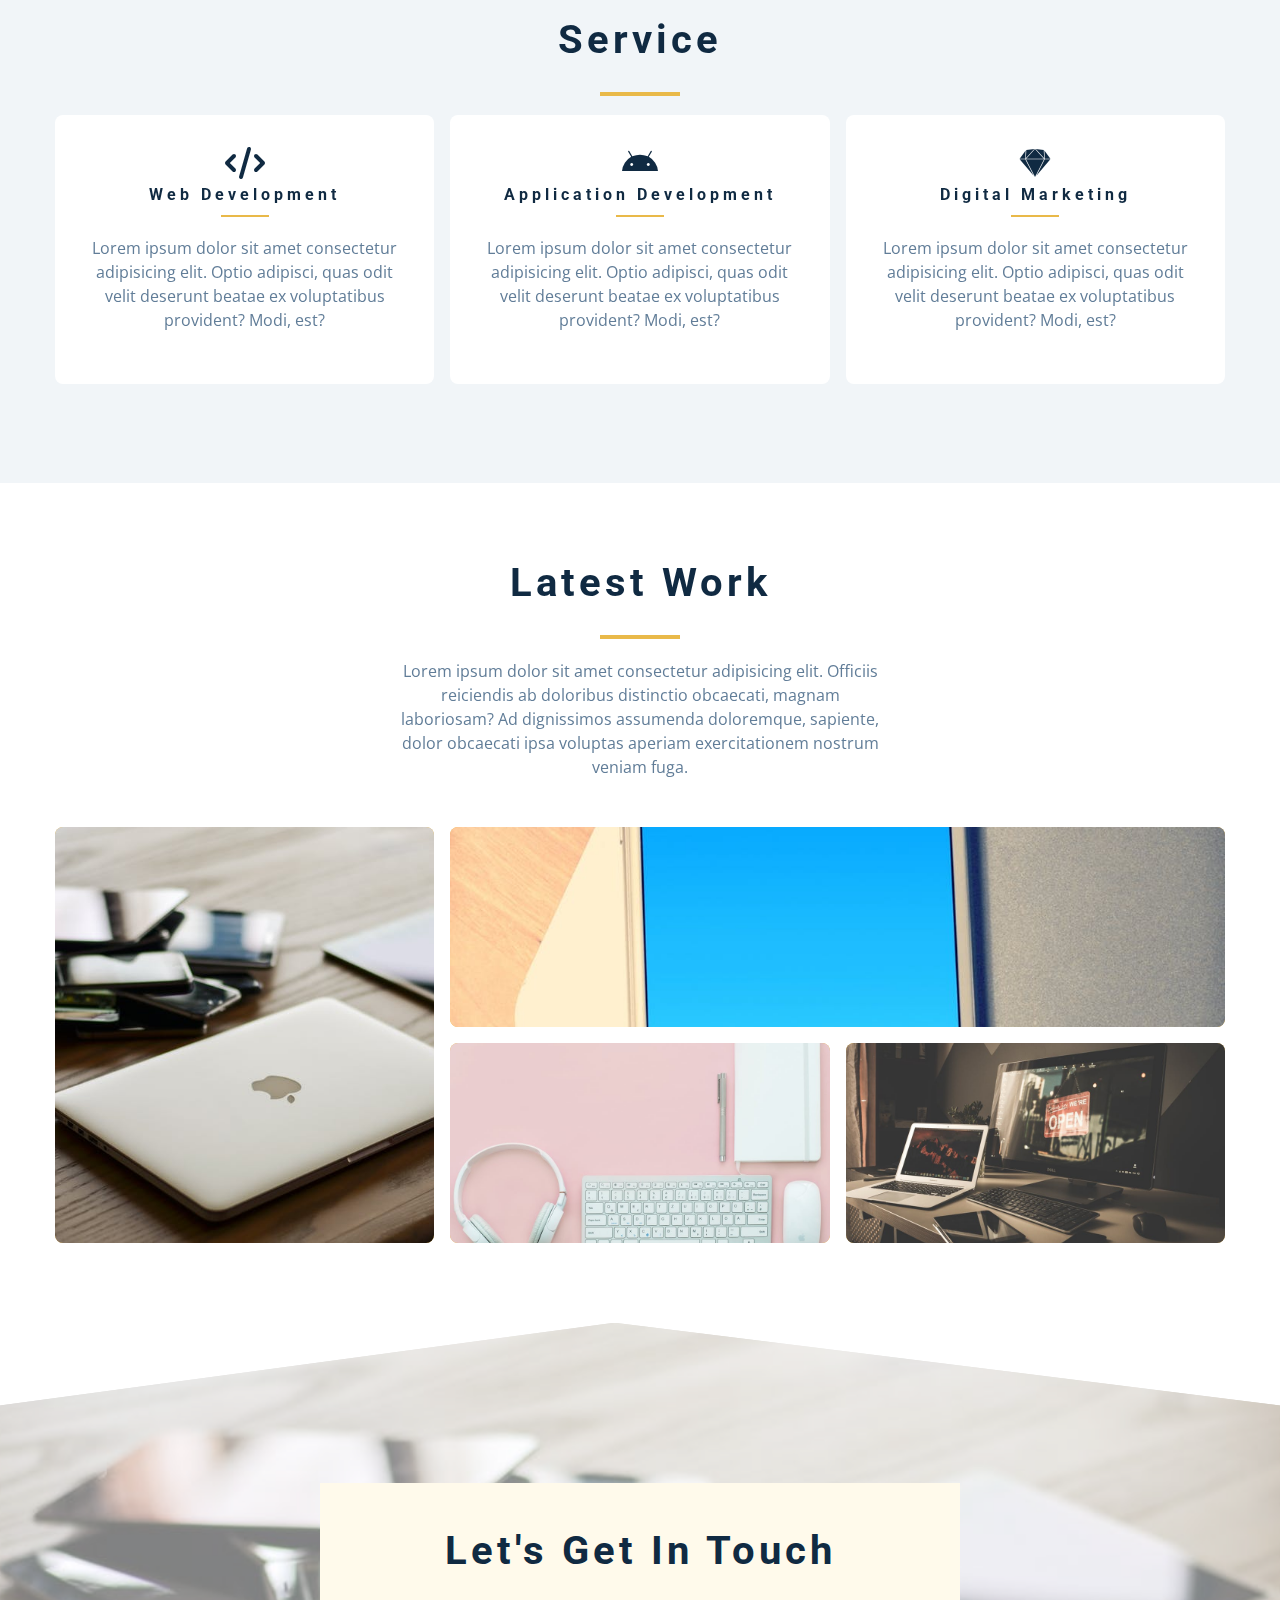
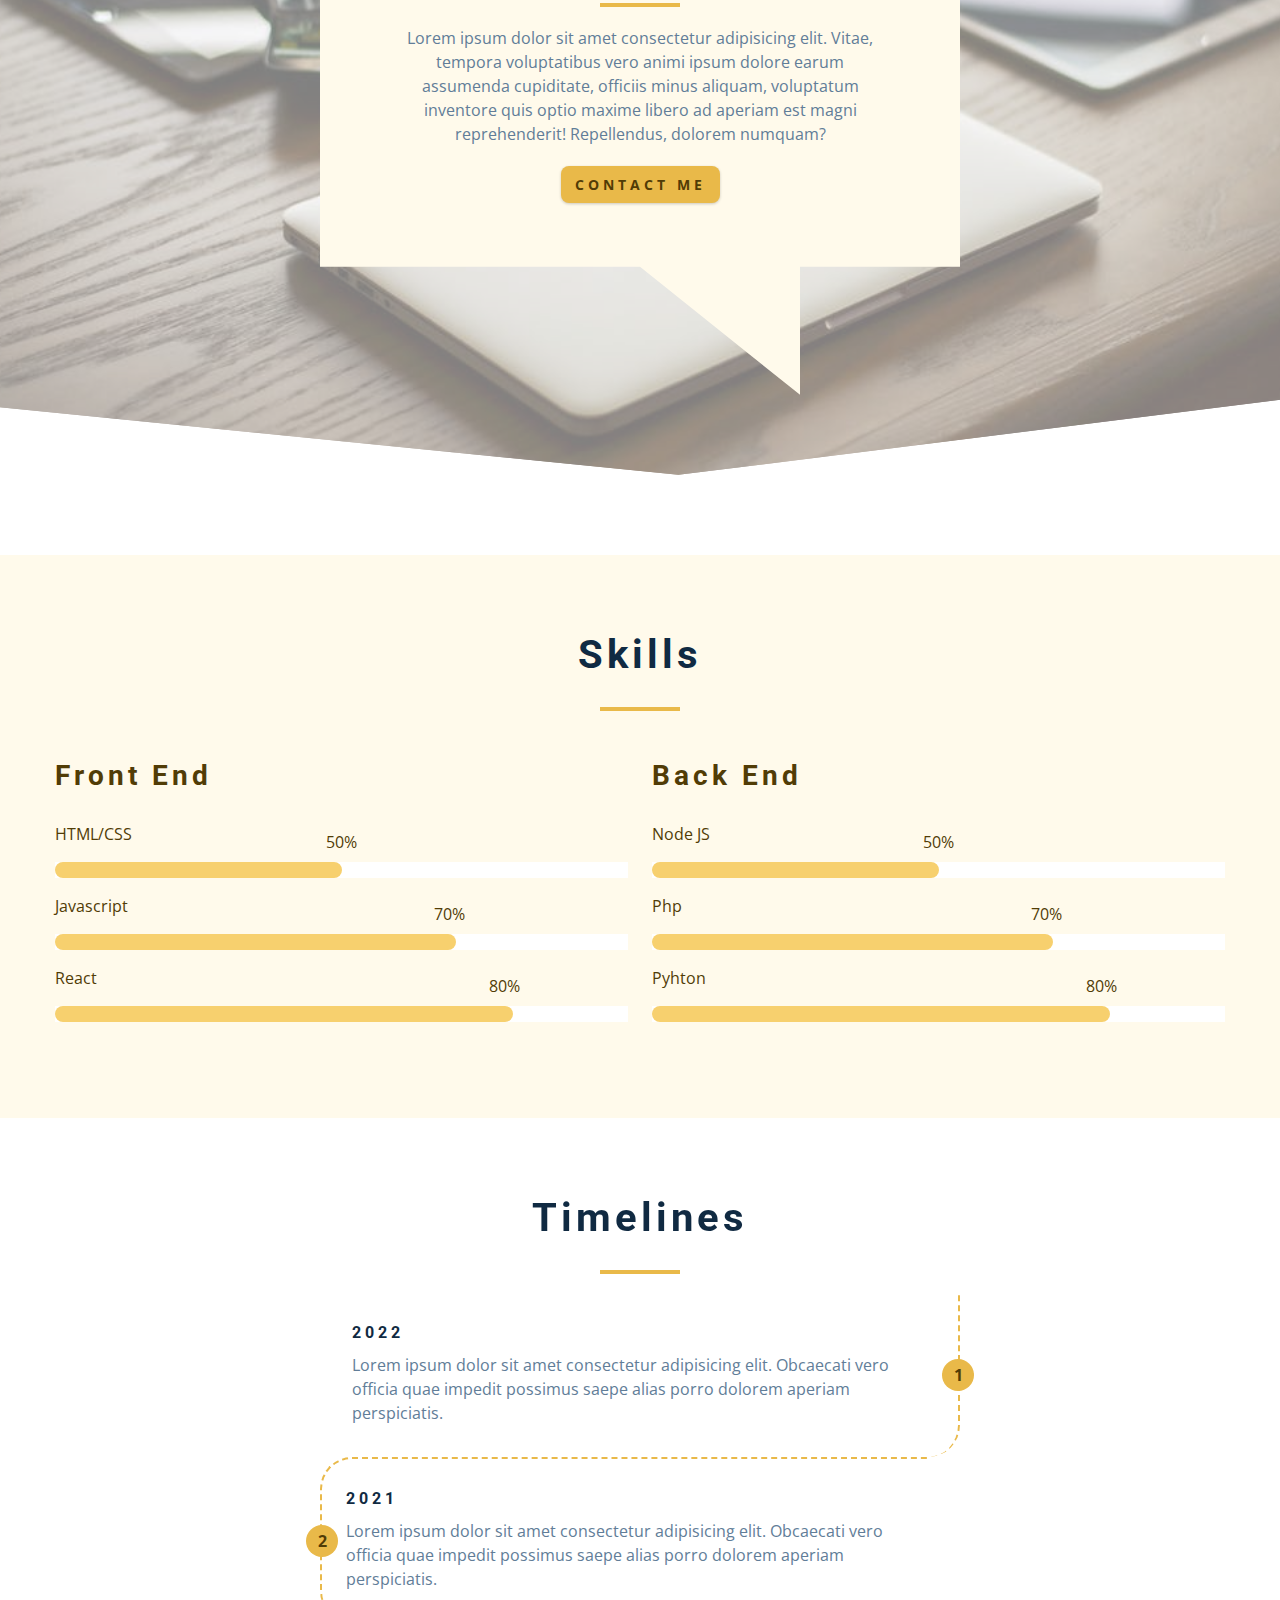
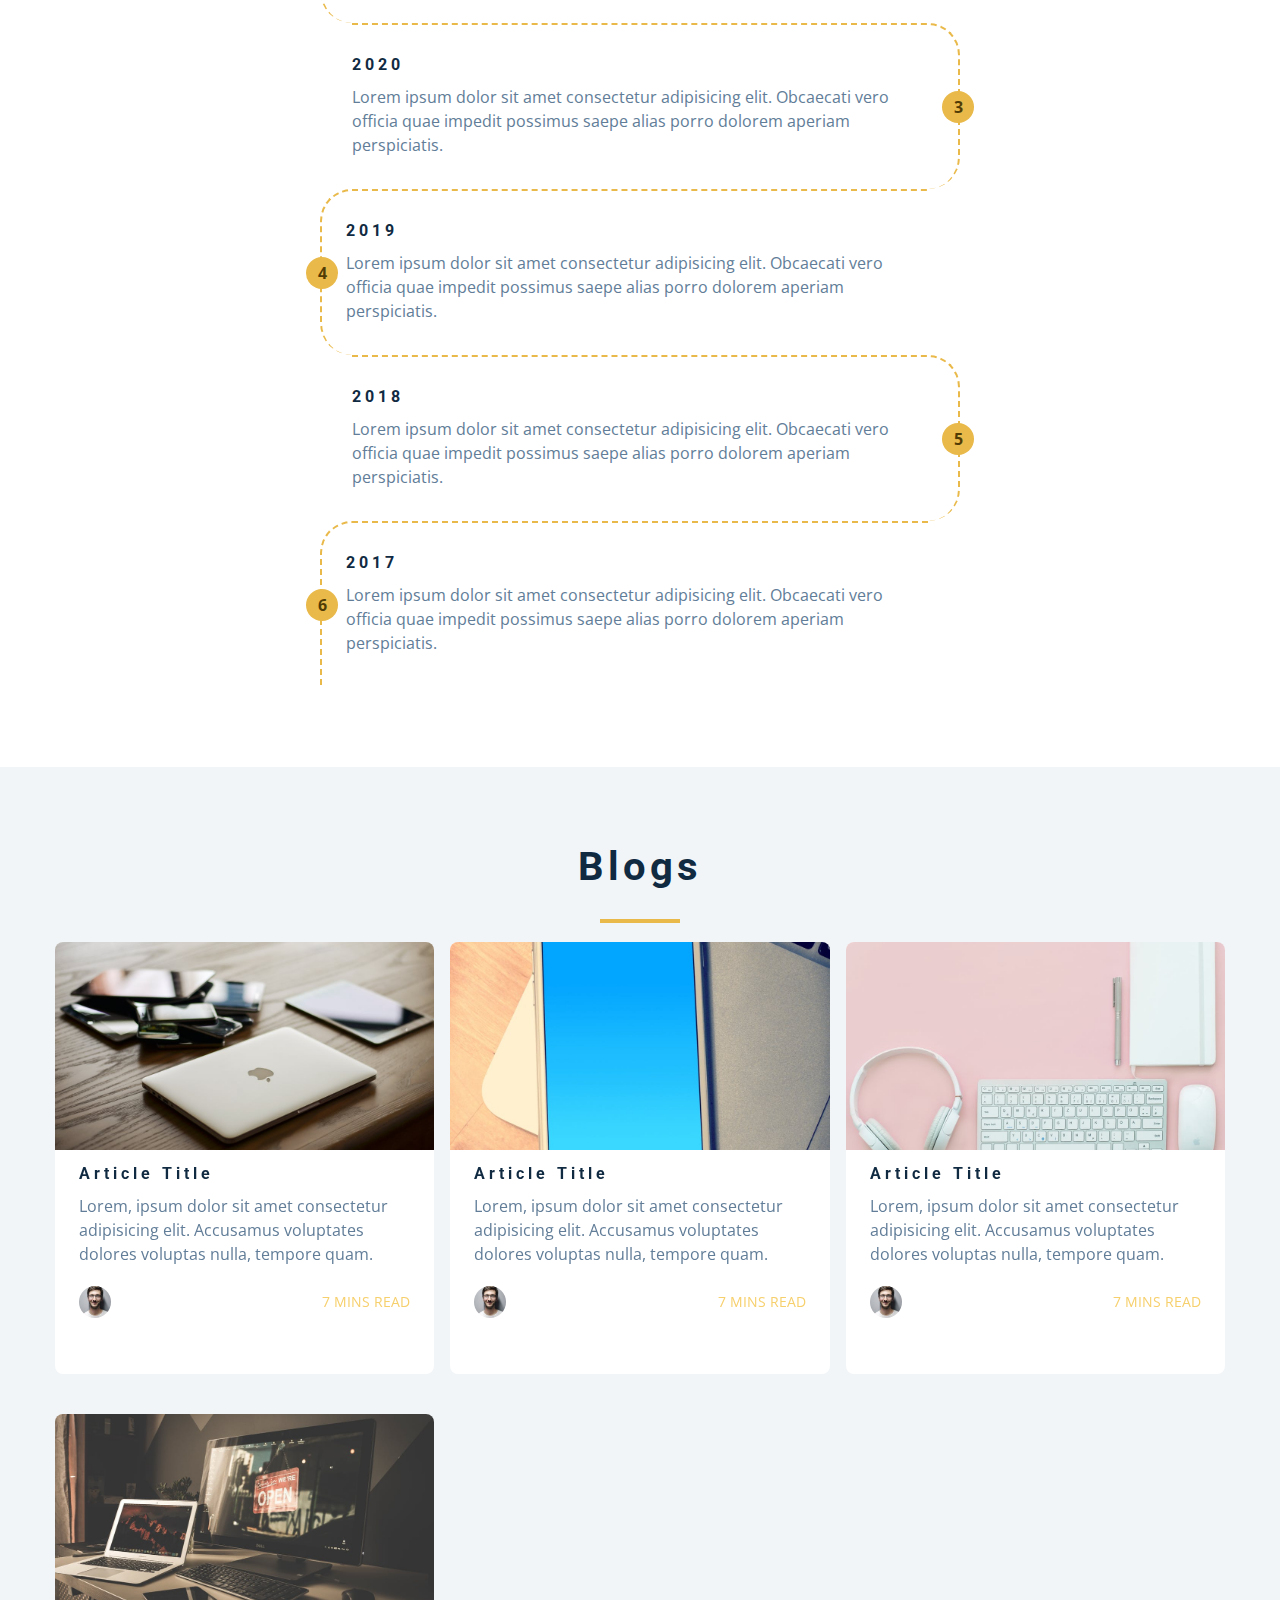
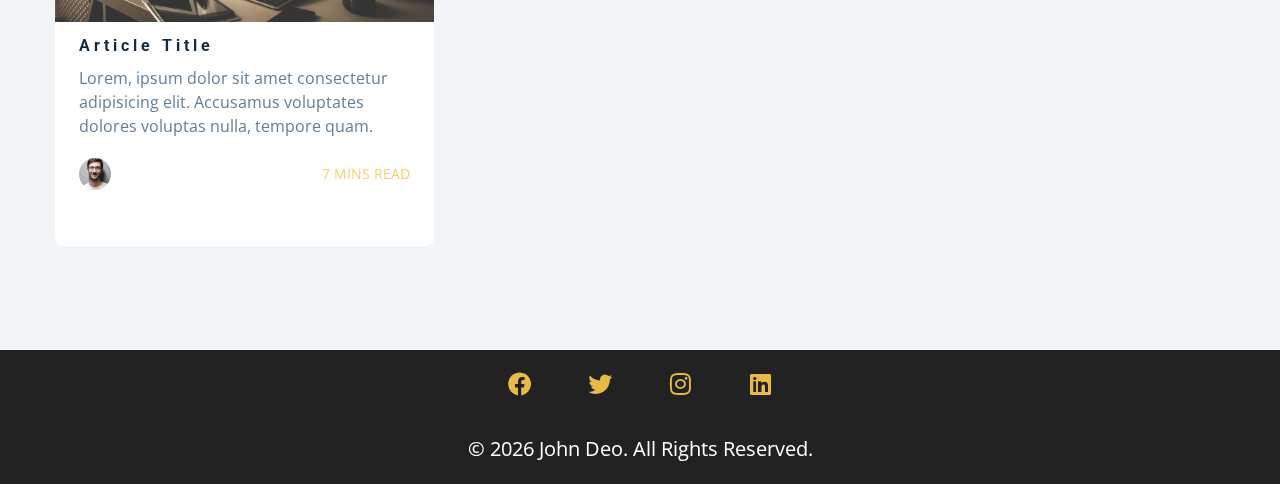
==== commit 1f87bddd: "added fav icon" ====
--- a/index.html
+++ b/index.html
@@ -4,6 +4,8 @@
     <meta charset="UTF-8" />
     <meta name="viewport" content="width=device-width, initial-scale=1.0" />
     <title>John Doe || Home</title>
+    <!-- Fav Icon -->
+    <link rel="shortcut icon" href="./images/favicon.ico" type="image/x-icon">
     <!-- font-awesome -->
     <link
       rel="stylesheet"
--- a/css/style.css
+++ b/css/style.css
@@ -742,6 +742,8 @@
 .skills {
   background-color: var(--clr-primary-10);
   margin-top: 5rem;
+  position: relative;
+  z-index: -2;
 }
 
 .skills h3 {
@@ -764,7 +766,6 @@
   height: 1rem;
   width: 100%;
   position: relative;
-  z-index: -2;
 }
 
 .skill-value {
@@ -899,6 +900,8 @@
 
 .blog {
   background-color: var(--clr-grey-10);
+  position: relative;
+  z-index: -2;
 }
 
 .card {
@@ -907,7 +910,6 @@
   -webkit-perspective: 1500px;
   perspective: 1500px;
   margin-bottom: 1.5rem;
-  z-index: -2;
 }
 
 .card-side {
